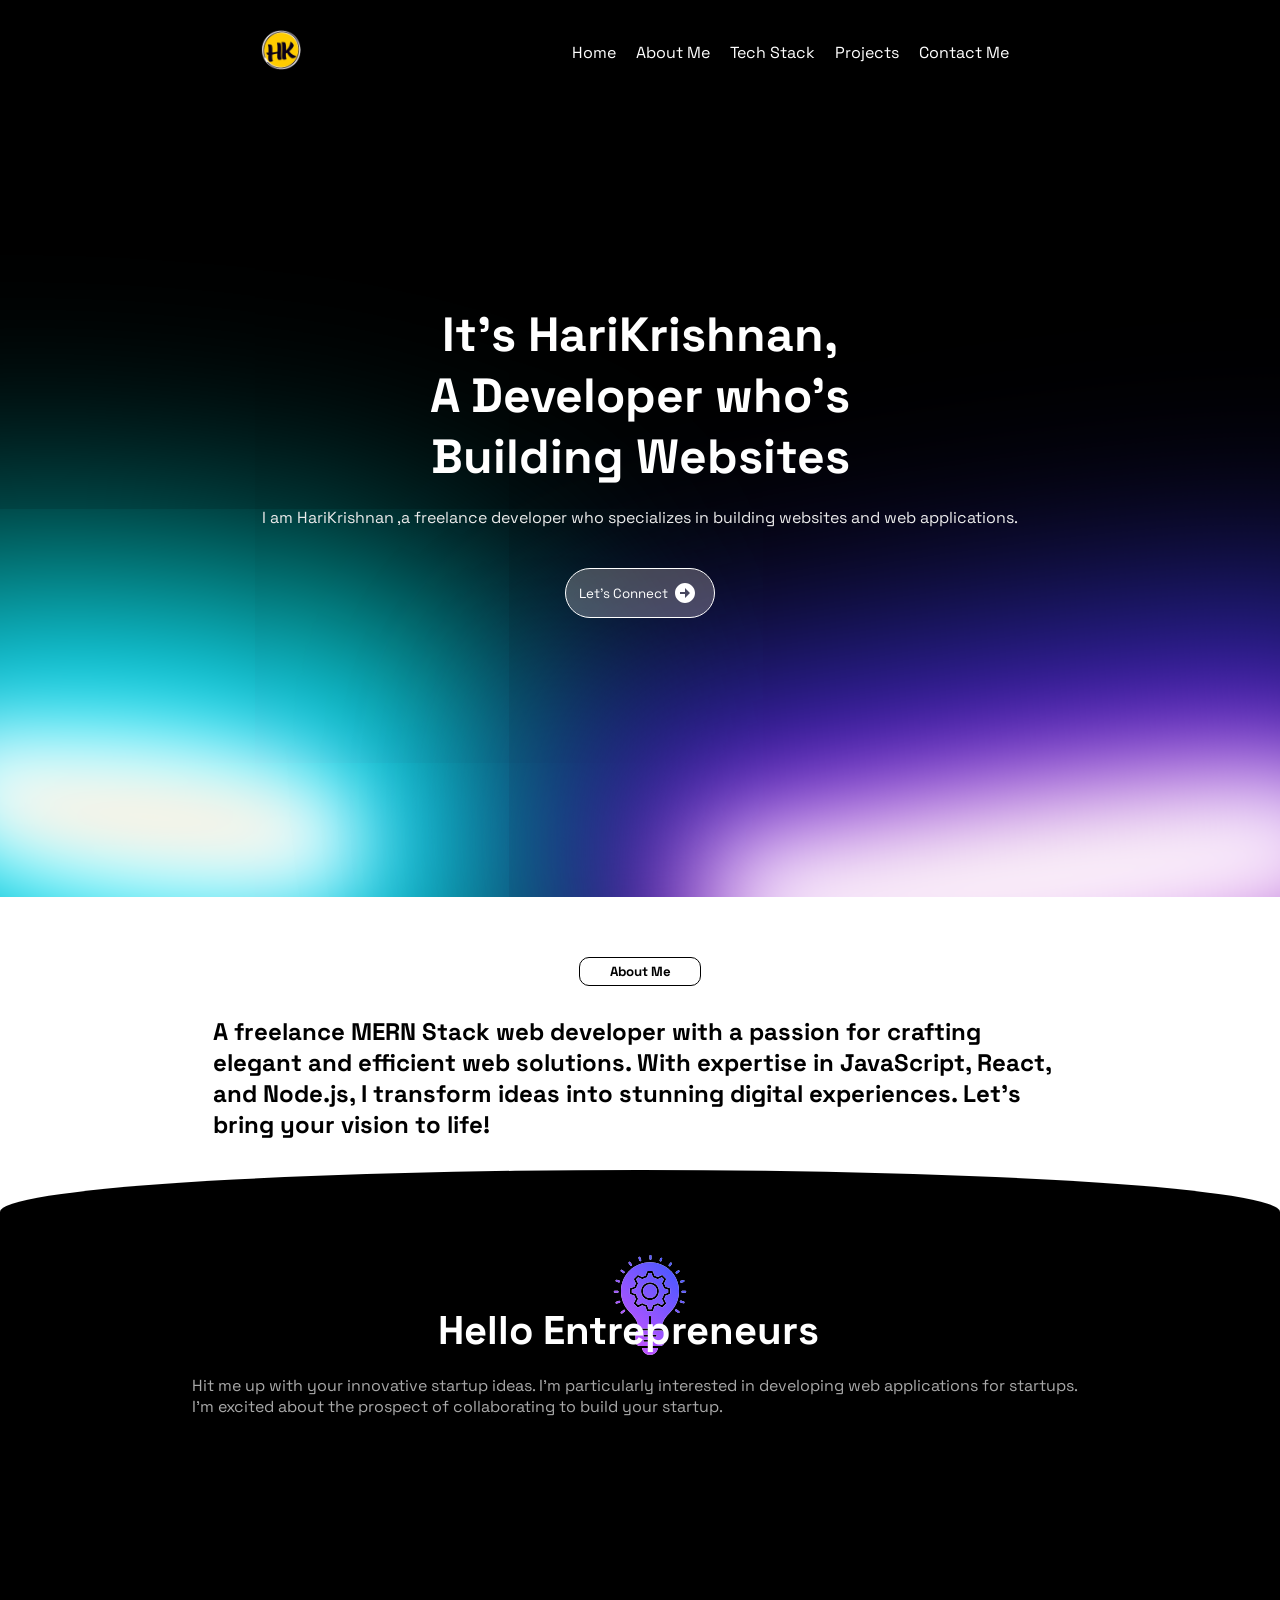
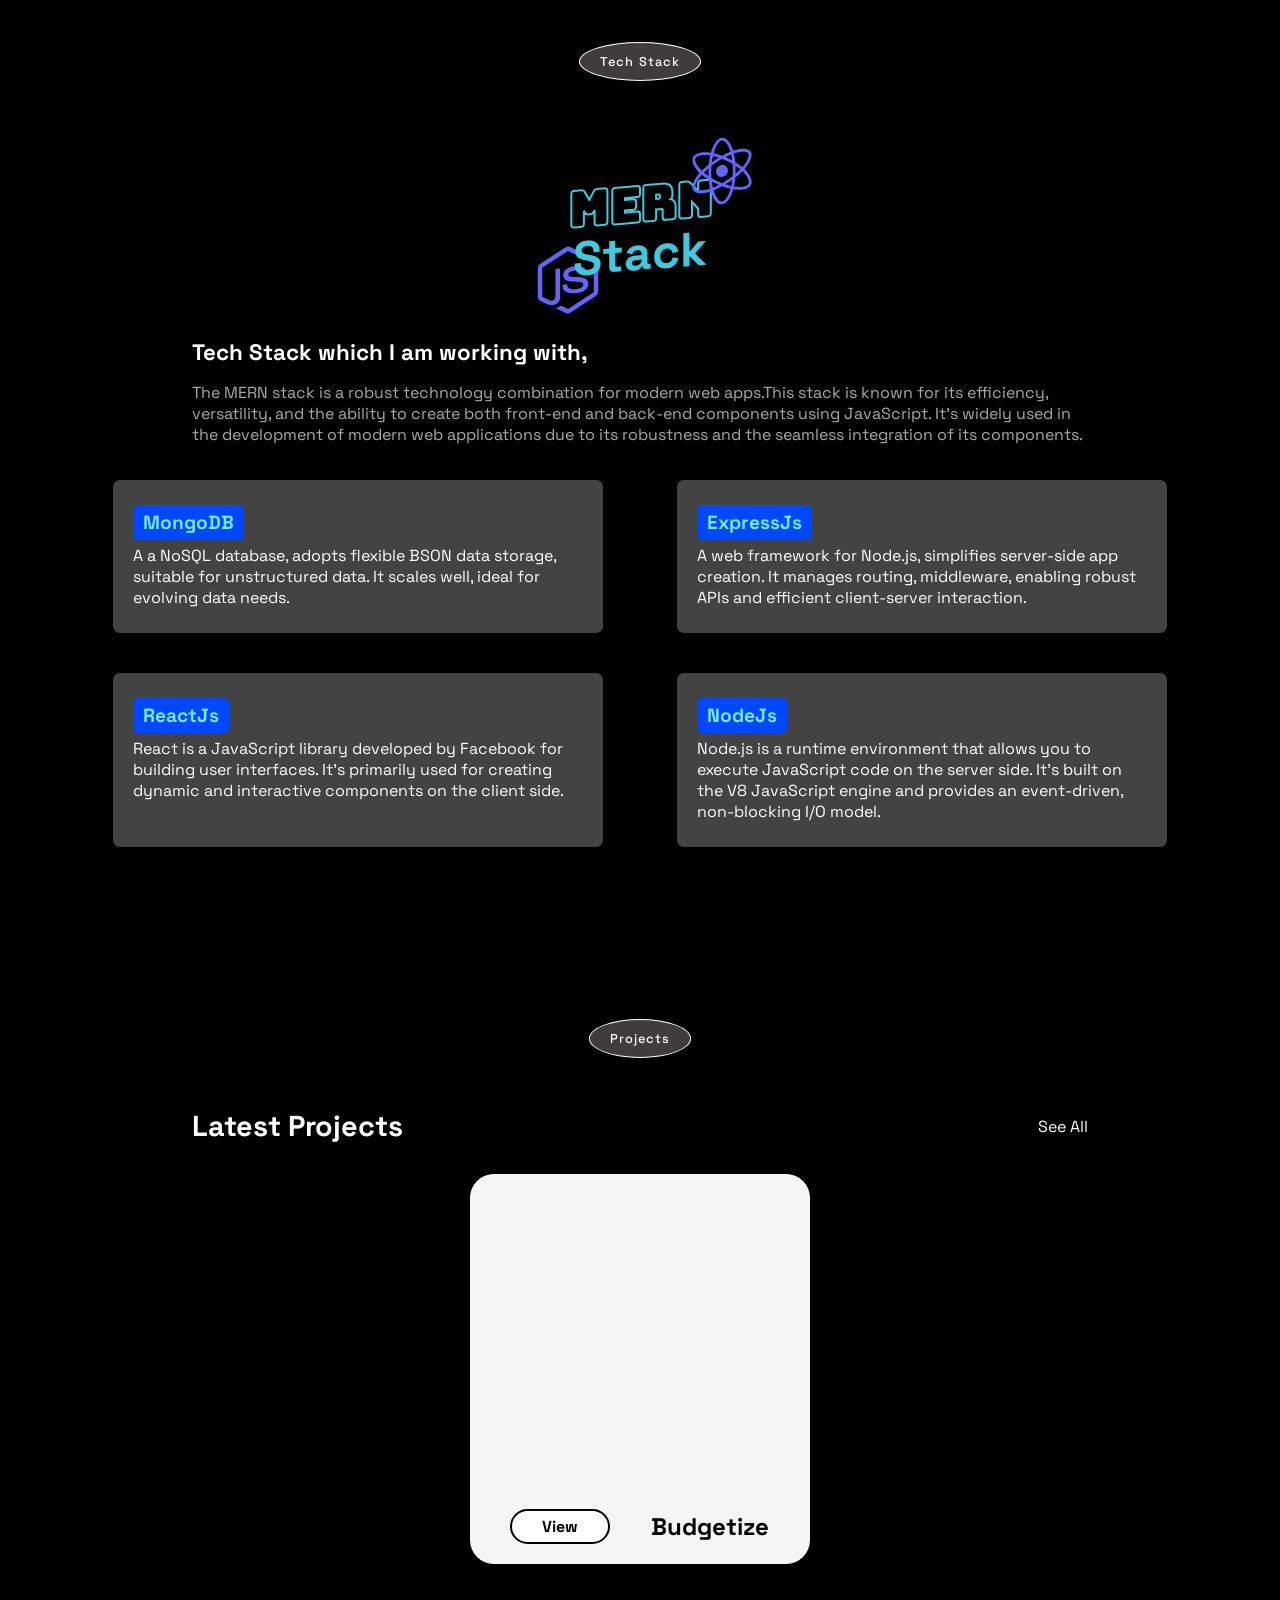
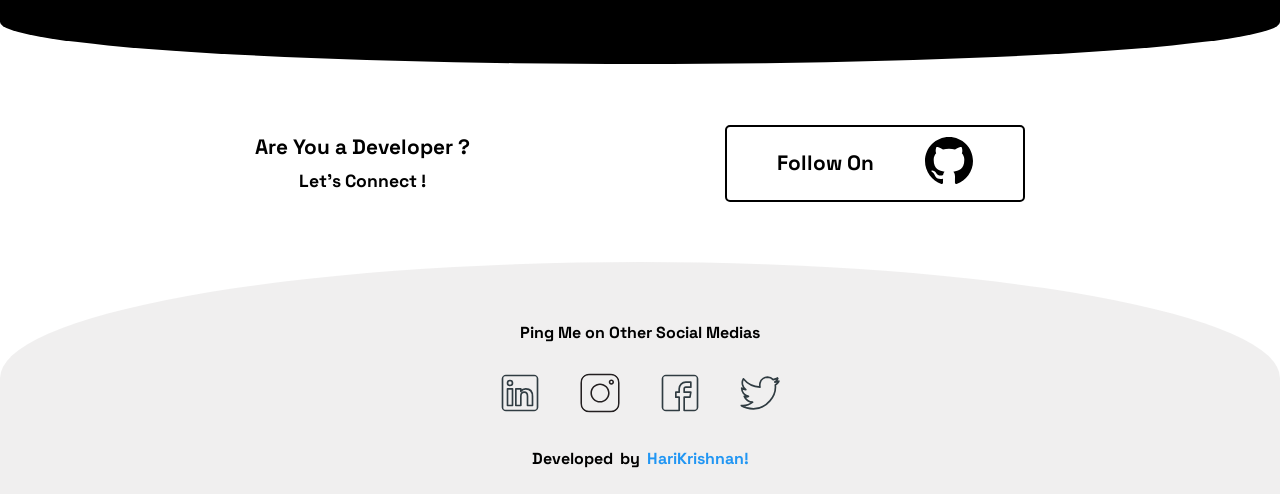
==== index.html @ 1b5810d9 "Final release added links v2" ====
<!DOCTYPE html>
<html lang="en">
  <head>
    <meta charset="UTF-8" />
    <meta name="viewport" content="width=device-width, initial-scale=1.0" />
    <title>HariKrishnan</title>
    <link
      rel="stylesheet"
      href="https://fonts.googleapis.com/css2?family=Material+Symbols+Rounded:opsz,wght,FILL,GRAD@20..48,100..700,0..1,-50..200"
    />
    <link rel="preconnect" href="https://fonts.googleapis.com">
    <link rel="preconnect" href="https://fonts.gstatic.com" crossorigin>
    <link href="https://fonts.googleapis.com/css2?family=Bungee&family=Bungee+Shade&display=swap" rel="stylesheet">
    
    <link rel="stylesheet" href="styles/globalstyles.css">

    <link rel="apple-touch-icon" sizes="180x180" href="favicon/apple-touch-icon.png">
    <link rel="icon" type="image/png" sizes="32x32" href="favicon/favicon-32x32.png">
    <link rel="icon" type="image/png" sizes="16x16" href="favicon/favicon-16x16.png">
    <link rel="icon" href="favicon/favicon.ico">
    <link rel="manifest" href="favicon/site.webmanifest">
  </head>

  <body>

    <!-- Navbar Section -->

    <nav class="navbar">
      <div class="logo">
        <img src="favicon/apple-touch-icon.png"/>
      </div>

   
      <div class="menu">


        <ul>
          <li>
            <a href="#">Home</a>
          </li>
          <li>
            <a href="#whiteAbout">About Me</a>
          </li>
          <li>
            <a href="#techStack">Tech Stack</a>
          </li>
          <li>
            <a href="#projectsIframe">Projects</a>
          </li>
          <li>
            <a href="#footer">Contact Me</a>
          </li>
        </ul>
      </div>
      <div class="sideBar">
        <!-- hamburger menu with checkbox toggle -->

        <button onclick="showSideBar()">
          &#9776
        </button>
        <!-- <input type="checkbox" id="checkbox_toggle"> -->
        <!-- <label  for="checkbox_toggle" class="hamburger-menu">&#9776</label> -->
     </div>

     <div class="sideBarMenu">


      <ul>
        <li>
          <a href="#">Home</a>
        </li>
        <li>
          <a href="#whiteAbout">About Me</a>
        </li>
        <li>
          <a href="#techStack">Tech Stack</a>
        </li>
        <li>
          <a href="#projectsIframe">Projects</a>
        </li>
        <li>
          <a href="#footer">Contact Me</a>
        </li>
      

        
              <button onclick="closeSideBar()">
                <!-- &#128473; -->
                 <!-- &#x1F5D9; -->
                 x
                 <!-- 0xF0 0x9F 0x97 0x99; -->
                 <!-- U+1F5D9; -->
                 </button>
      </ul>
    </div>
     
    </nav>


    <!-- Header Section -->

    <div class="headerContainer element">
      <span class="blob blob1"></span>

      <div class="headerContent">
        <h1>
          <span class="spanHead1 ">It's HariKrishnan, </span>
          <br />
          <span class="spanHead2 noOpacity">A Developer who's </span>
          <br />
          <span class="spanHead3 noOpacity">Building Websites </span>
        </h1>
        <p class="headerPTag noOpacity">
          I am HariKrishnan ,a freelance developer who specializes in building websites and web applications. 
          <!-- I find great enjoyment in creating things like websites and web applications. -->
        </p>


        <a href="#devMoot">

          <button class="headButton element noOpacity">
            <div class="center">
              Let's Connect
              
              <svg xmlns="http://www.w3.org/2000/svg" width="24" height="24" viewBox="0 0 24 24" style="fill: rgba(255, 255, 255, 1);"><path d="M12 2C6.486 2 2 6.486 2 12s4.486 10 10 10 10-4.486 10-10S17.514 2 12 2zm0 15v-4H7v-2h5V7l5 5-5 5z"></path></svg>
              <!-- <img src="[data-uri]"/> -->
              <!-- <span class="material-symbols-rounded"> line_end_arrow_notch </span> -->
            </div>
          </button>
        </a>


      </div>
     
        <span class="blob blob2"></span>

    </div>

    <section id="whiteAbout" class="element" >
<div class="aboutContainer">
  
  <div class="aboutHeaders">
    <h5>About Me</h5>
  </div>
  <div class="aboutContent">
    <h1>

      <span>
        A 
        freelance
         MERN
          Stack
           web
            developer
             with
              a
               passion
                for
                 crafting
                  elegant
                   and
                    efficient
                     web
                      solutions.
      </span>
      <span>
        With 
        expertise 
        in 
        JavaScript, 
        React, 
        and 
        Node.js, 
        I 
        transform 
        ideas
         into 
         stunning 
         digital 
         experiences. 
         Let's 
         bring 
         your 
         vision 
         to 
         life!
      </span>


     
      </h1>
  </div>
</div>
    </section>


    


    <section id="techs" class="element" >
      <!-- <div class="topCirlceBorder"></div> -->
      <div id="startup">
        <div class="container">
          <div class="head element">
            <h3>Hello Entrepreneurs</h3>
            <div class="svgicon element">
              
              <svg xmlns="http://www.w3.org/2000/svg" enable-background="new 0 0 512 512" viewBox="0 0 512 512" id="innovation-ideas"><linearGradient id="a" x1="105.75" x2="405.316" y1="378.635" y2="79.069" gradientUnits="userSpaceOnUse"><stop offset="0" stop-color="#be53ff"></stop><stop offset="1" stop-color="#4958ff"></stop></linearGradient><path fill="url(#a)" d="M253.31,19.126V5.121c0-2.83,2.292-5.12,5.12-5.12c2.828,0,5.12,2.29,5.12,5.12v14.005c0,2.83-2.292,5.12-5.12,5.12C255.602,24.246,253.31,21.956,253.31,19.126z M201.245,28.361c0.874,2.702,3.777,4.163,6.445,3.295c2.693-0.865,4.167-3.75,3.3-6.445l-4.115-12.745c-0.87-2.685-3.747-4.175-6.445-3.295c-2.692,0.865-4.167,3.75-3.3,6.445L201.245,28.361z M154.69,53.576c1.671,2.3,4.881,2.792,7.152,1.14c2.288-1.66,2.798-4.865,1.137-7.15l-7.717-10.635c-1.662-2.29-4.863-2.805-7.152-1.14c-2.288,1.66-2.798,4.865-1.137,7.15L154.69,53.576z M393.11,279.126c-2.292-1.67-5.49-1.16-7.152,1.13c-1.662,2.29-1.155,5.49,1.133,7.15l12.12,8.805c2.267,1.657,5.482,1.169,7.152-1.13c1.663-2.29,1.155-5.49-1.132-7.15L393.11,279.126z M118.38,92.221c2.297,1.666,5.496,1.14,7.153-1.14c1.66-2.285,1.15-5.49-1.138-7.15l-10.635-7.715c-2.29-1.655-5.493-1.145-7.153,1.14c-1.66,2.285-1.15,5.49,1.138,7.15L118.38,92.221z M429.015,237.686l-13.893-4.515c-2.693-0.865-5.575,0.605-6.452,3.285c-0.873,2.69,0.597,5.58,3.287,6.455l13.893,4.515c2.669,0.864,5.57-0.579,6.452-3.29C433.175,241.451,431.705,238.561,429.015,237.686z M83.217,136.111l12.693,4.12c2.664,0.863,5.569-0.576,6.45-3.29c0.872-2.69-0.6-5.575-3.29-6.45l-12.692-4.12c-2.69-0.865-5.577,0.6-6.45,3.29C79.055,132.351,80.527,135.236,83.217,136.111z M436.122,182.551h-14.005c-2.827,0-5.12,2.29-5.12,5.12s2.293,5.12,5.12,5.12h14.005c2.828,0,5.12-2.29,5.12-5.12S438.95,182.551,436.122,182.551z M95.005,187.671c0-2.83-2.292-5.12-5.12-5.12H75.878c-2.827,0-5.12,2.29-5.12,5.12s2.293,5.12,5.12,5.12h14.007C92.713,192.791,95.005,190.501,95.005,187.671z M416.492,141.661l12.52-4.06c2.69-0.87,4.162-3.76,3.29-6.45c-0.87-2.69-3.753-4.155-6.45-3.29l-12.52,4.06c-2.69,0.87-4.162,3.76-3.29,6.45C410.923,141.084,413.828,142.524,416.492,141.661z M97.342,234.601l-14.122,4.575c-2.69,0.87-4.165,3.76-3.293,6.45c0.867,2.682,3.755,4.162,6.448,3.29l14.122-4.575c2.69-0.87,4.165-3.76,3.293-6.45C102.923,235.206,100.04,233.731,97.342,234.601z M399.205,79.076l-9.89,7.205c-2.285,1.665-2.788,4.87-1.122,7.155c1.672,2.293,4.869,2.781,7.152,1.125l9.89-7.205c2.285-1.665,2.788-4.87,1.123-7.155C404.695,77.916,401.495,77.416,399.205,79.076z M120.668,281.406l-12.923,9.375c-2.288,1.66-2.798,4.865-1.138,7.15c1.657,2.281,4.857,2.805,7.153,1.14l12.923-9.375c2.287-1.66,2.797-4.865,1.137-7.15C126.155,280.256,122.96,279.741,120.668,281.406z M360.51,55.866l6.517-8.98c1.663-2.285,1.152-5.49-1.135-7.15c-2.283-1.66-5.492-1.145-7.15,1.14l-6.517,8.98c-1.663,2.285-1.152,5.49,1.135,7.15C355.636,58.661,358.846,58.162,360.51,55.866z M308.655,33.031c2.666,0.867,5.569-0.588,6.448-3.295l3.087-9.55c0.87-2.69-0.608-5.575-3.298-6.445c-2.7-0.885-5.575,0.61-6.447,3.295l-3.087,9.55C304.487,29.276,305.965,32.161,308.655,33.031z M329.217,170.905l19.866,6.861v14.899l-19.917,6.912c-1.638,0.563-2.867,1.946-3.277,3.584c-1.741,6.707-4.352,13.056-7.783,18.791c-0.87,1.485-0.973,3.328-0.205,4.864l9.165,18.995l-10.496,10.496l-18.995-9.165c-1.536-0.768-3.328-0.666-4.813,0.154c-5.939,3.533-12.288,6.144-18.79,7.783c-1.69,0.409-3.021,1.638-3.584,3.276l-6.912,19.917h-14.899l-6.963-19.917c-0.563-1.638-1.894-2.867-3.584-3.276c-6.502-1.639-12.851-4.25-18.79-7.783c-1.433-0.819-3.277-0.922-4.813-0.154l-18.995,9.165l-10.496-10.496l9.165-18.995c0.768-1.536,0.717-3.379-0.205-4.864c-3.482-5.888-6.093-12.186-7.731-18.739c-0.409-1.689-1.638-3.072-3.277-3.635l-19.917-6.912v-14.899l19.917-6.912c1.638-0.563,2.867-1.894,3.277-3.584c1.638-6.502,4.25-12.851,7.731-18.79c0.871-1.485,0.973-3.277,0.205-4.813l-9.165-18.996l10.547-10.496l18.944,9.164c1.536,0.768,3.379,0.666,4.864-0.204c5.734-3.482,12.083-6.093,18.79-7.783c1.638-0.41,2.97-1.639,3.533-3.277l6.963-19.917h14.899l6.861,19.866c0.563,1.638,1.894,2.867,3.584,3.277c6.656,1.689,13.005,4.352,18.842,7.834c1.485,0.87,3.328,0.972,4.864,0.204l18.944-9.164l10.496,10.496l-9.165,18.996c-0.717,1.536-0.666,3.327,0.205,4.813c3.533,5.939,6.144,12.288,7.834,18.841C326.35,169.011,327.579,170.342,329.217,170.905z M288.411,152.883c-17.869-17.869-46.95-17.869-64.819,0c-17.818,17.817-17.766,46.848,0.103,64.717c17.924,17.924,46.952,17.713,64.666,0C306.228,199.731,306.228,170.7,288.411,152.883z M230.855,160.111c-13.84,13.84-13.817,36.39,0.055,50.26c13.84,13.83,36.362,13.84,50.202,0c13.87-13.87,13.898-36.42,0.058-50.26C267.294,146.235,244.731,146.239,230.855,160.111z M404.686,185.241c0,40.192-15.718,77.824-44.237,105.984c-26.317,25.907-43.059,49.459-44.647,84.889c-0.87-0.158,1.778-0.103-54.63-0.103v-60.467c0-2.816-2.304-5.12-5.12-5.12c-2.867,0-5.12,2.304-5.12,5.12v60.467c-56.879,0-53.681-0.057-54.477,0.103c-1.638-35.43-18.432-58.983-44.749-84.787c-28.621-28.211-44.339-65.894-44.339-106.087c0-81.971,66.713-148.633,148.685-148.633S404.686,103.269,404.686,185.241z M359.323,174.131c0-2.151-1.382-4.096-3.43-4.813l-20.787-7.22c-1.638-5.683-3.943-11.161-6.81-16.435l9.574-19.814c0.922-1.946,0.563-4.301-0.973-5.838l-15.667-15.667c-1.536-1.536-3.891-1.946-5.837-0.973l-19.814,9.575c-5.171-2.868-10.701-5.171-16.435-6.81l-7.219-20.787c-0.717-2.048-2.662-3.43-4.813-3.43h-22.169c-2.202,0-4.147,1.382-4.864,3.43l-7.219,20.839c-5.786,1.639-11.264,3.942-16.435,6.759l-19.763-9.575c-1.946-0.972-4.301-0.563-5.837,0.973l-15.667,15.667c-1.536,1.536-1.946,3.891-1.024,5.838l9.574,19.814c-2.867,5.274-5.12,10.752-6.758,16.435l-20.787,7.22c-2.048,0.716-3.43,2.662-3.43,4.813V196.3c0,2.202,1.383,4.147,3.43,4.864l20.787,7.219c1.638,5.684,3.891,11.162,6.758,16.435l-9.574,19.764c-0.922,1.996-0.563,4.352,0.973,5.887l15.667,15.616c1.536,1.587,3.891,1.946,5.837,1.024l19.866-9.574c5.222,2.816,10.701,5.12,16.384,6.758l7.219,20.787c0.717,2.049,2.662,3.431,4.864,3.431h22.169c2.151,0,4.096-1.382,4.813-3.431l7.219-20.838c5.683-1.587,11.162-3.891,16.384-6.707l19.866,9.574c1.946,0.922,4.301,0.564,5.837-1.024l15.667-15.616c1.536-1.536,1.946-3.891,0.973-5.887l-9.574-19.764c2.816-5.171,5.12-10.649,6.758-16.435l20.838-7.219c2.048-0.717,3.43-2.662,3.43-4.864V174.131z M330.548,402.789v39.834c0,12.8-10.445,23.245-23.245,23.245H204.75c-12.8,0-23.245-10.445-23.245-23.245v-39.834c0-9.113,7.424-16.538,16.537-16.538h115.968C323.124,386.252,330.548,393.676,330.548,402.789z M289.935,438.551c0-2.83-2.293-5.12-5.12-5.12h-57.573c-2.827,0-5.12,2.29-5.12,5.12c0,2.83,2.292,5.12,5.12,5.12h57.573C287.642,443.671,289.935,441.381,289.935,438.551z M289.935,413.596c0-2.83-2.293-5.12-5.12-5.12h-57.573c-2.827,0-5.12,2.29-5.12,5.12c0,2.83,2.292,5.12,5.12,5.12h57.573C287.642,418.716,289.935,416.426,289.935,413.596z M256.052,511.999c20.838,0,38.093-15.668,40.602-35.891h-81.254C217.908,496.332,235.214,511.999,256.052,511.999z"></path></svg>
            </div>
          </div>
          <p class="element">Hit me up with your innovative startup ideas. 
            I'm particularly interested in developing web applications for startups. 
            I'm excited about the prospect of collaborating to build your startup.</p>
        </div>
      </div>


      <!-- Divider -->
      <div class="divider element">
        <div class="barricade1">
        
        </div>
        <div class="barricade2">
          <p>Develop</p>   
          <p>&#10070;</p>
          <p>Discover</p>
          <p>&#10070;</p>
          <p>Design</p>
          <p>&#10070;</p>
          <p>Develop</p>
          <p>&#10070;</p>
          <p>Discover</p>
          <p>&#10070;</p>
          <p>Design</p>    
        </div>
      </div>


      <div class="techsMERN" id="techStack">
        <!-- <div> -->
          <!-- <img src="images/thumbnail2.jpg" /> -->

          <h5 class="topTitle element">Tech Stack</h5>
          <div class="techsTitle element">
            <div class="titleText ">
              <h1>
                <span>MERN</span>
              </br>
                <span>Stack</span>
              </h1>
            </div>
            <div class="svgIcon">
              <svg xmlns="http://www.w3.org/2000/svg" viewBox="0 0 24 24" id="java-script"><path fill="#6563ff" d="M11.181 2.213a1.677 1.677 0 0 1 1.637 0l7.479 4.225a1.54 1.54 0 0 1 .778 1.325v8.475a1.556 1.556 0 0 1-.836 1.354l-7.452 4.204a1.63 1.63 0 0 1-1.655-.046l-2.236-1.292a1.316 1.316 0 0 1-.432-.311c.095-.128.265-.144.403-.2a5.22 5.22 0 0 0 .883-.412.206.206 0 0 1 .23.014c.636.365 1.267.741 1.907 1.103.136.079.274-.026.39-.09q3.658-2.068 7.317-4.13a.242.242 0 0 0 .133-.238q.003-4.193.001-8.387a.262.262 0 0 0-.156-.261q-3.714-2.092-7.426-4.186a.258.258 0 0 0-.292 0Q8.141 5.452 4.43 7.547a.259.259 0 0 0-.157.26v8.387a.237.237 0 0 0 .135.235q.99.562 1.983 1.12a1.532 1.532 0 0 0 1.24.166.94.94 0 0 0 .609-.883c.003-2.78-.002-5.56.002-8.338a.21.21 0 0 1 .228-.214c.318-.002.635-.004.953.001a.22.22 0 0 1 .207.254c-.001 2.797.003 5.594-.002 8.39a2.127 2.127 0 0 1-.995 1.922 3.064 3.064 0 0 1-2.738-.075c-.727-.363-1.42-.79-2.133-1.18a1.553 1.553 0 0 1-.835-1.354V7.763a1.542 1.542 0 0 1 .804-1.342q3.726-2.103 7.451-4.208Z"></path><path fill="#6563ff" d="M13.348 8.083a5.88 5.88 0 0 1 3.218.493 2.434 2.434 0 0 1 1.187 2.106.228.228 0 0 1-.247.168c-.315 0-.629.004-.943-.002a.243.243 0 0 1-.228-.236 1.436 1.436 0 0 0-.687-.992 4.071 4.071 0 0 0-1.884-.27 2.558 2.558 0 0 0-1.349.336.855.855 0 0 0-.284.955c.101.24.378.317.605.388 1.306.342 2.69.308 3.97.757a1.87 1.87 0 0 1 1.23 1.095 2.338 2.338 0 0 1-.396 2.23 3.126 3.126 0 0 1-1.678.905 8.063 8.063 0 0 1-2.533.108 3.992 3.992 0 0 1-2.228-.839 2.338 2.338 0 0 1-.753-1.844.211.211 0 0 1 .231-.186c.317-.003.633-.004.95 0a.222.222 0 0 1 .226.22 1.439 1.439 0 0 0 .536 1.01 4.06 4.06 0 0 0 2.187.398 2.97 2.97 0 0 0 1.794-.439.99.99 0 0 0 .27-.946c-.078-.28-.37-.41-.621-.495-1.29-.408-2.688-.26-3.965-.72a1.93 1.93 0 0 1-1.218-1.063 2.175 2.175 0 0 1 .434-2.262 3.506 3.506 0 0 1 2.176-.875Z"></path></svg>
            </div>
            <div class="svgIcon">
              <svg xmlns="http://www.w3.org/2000/svg" viewBox="0 0 24 24" id="react"><path fill="#6563ff" d="M19.108 12.376q-.176-.201-.371-.403.136-.144.264-.287c1.605-1.804 2.283-3.614 1.655-4.701-.602-1.043-2.393-1.354-4.636-.918q-.331.065-.659.146-.063-.216-.133-.43C14.467 3.49 13.238 1.999 11.982 2c-1.204 0-2.368 1.397-3.111 3.558q-.11.32-.203.644-.219-.054-.44-.1c-2.366-.485-4.271-.165-4.898.924-.601 1.043.027 2.75 1.528 4.472q.224.255.46.5c-.186.19-.361.381-.525.571-1.465 1.698-2.057 3.376-1.457 4.415.62 1.074 2.498 1.425 4.785.975q.278-.055.553-.124.1.351.221.697C9.635 20.649 10.792 22 11.992 22c1.24 0 2.482-1.453 3.235-3.659.06-.174.115-.355.169-.541q.355.088.715.156c2.203.417 3.952.09 4.551-.95.619-1.075-.02-2.877-1.554-4.63ZM4.07 7.452c.386-.67 1.943-.932 3.986-.512q.196.04.399.09a20.464 20.464 0 0 0-.422 2.678A20.887 20.887 0 0 0 5.93 11.4q-.219-.227-.427-.465C4.216 9.461 3.708 8.081 4.07 7.452Zm3.887 5.728c-.51-.387-.985-.783-1.416-1.181.43-.396.905-.79 1.415-1.176q-.028.589-.027 1.179 0 .59.028 1.178Zm0 3.94a7.237 7.237 0 0 1-2.64.094 1.766 1.766 0 0 1-1.241-.657c-.365-.63.111-1.978 1.364-3.43q.236-.273.488-.532a20.49 20.49 0 0 0 2.107 1.7 20.802 20.802 0 0 0 .426 2.712q-.25.063-.505.114Zm7.1-8.039q-.503-.317-1.018-.613-.508-.292-1.027-.563c.593-.249 1.176-.462 1.739-.635a18.218 18.218 0 0 1 .306 1.811ZM9.68 5.835c.636-1.85 1.578-2.98 2.304-2.98.773-.001 1.777 1.218 2.434 3.197q.064.194.12.39a20.478 20.478 0 0 0-2.526.97 20.061 20.061 0 0 0-2.52-.981q.087-.3.188-.596Zm-.4 1.424a18.307 18.307 0 0 1 1.73.642q-1.052.542-2.048 1.181c.08-.638.187-1.249.318-1.823Zm-.317 7.66q.497.319 1.009.613.522.3 1.057.576a18.196 18.196 0 0 1-1.744.665 19.144 19.144 0 0 1-.322-1.853Zm5.456 3.146a7.236 7.236 0 0 1-1.238 2.333 1.766 1.766 0 0 1-1.188.748c-.729 0-1.658-1.085-2.29-2.896q-.112-.321-.206-.648a20.109 20.109 0 0 0 2.53-1.01 20.8 20.8 0 0 0 2.547.979q-.072.249-.155.494Zm.362-1.324c-.569-.176-1.16-.393-1.762-.646q.509-.267 1.025-.565.53-.306 1.032-.627a18.152 18.152 0 0 1-.295 1.838Zm.447-4.743q0 .911-.057 1.82c-.493.334-1.013.66-1.554.972-.54.311-1.073.597-1.597.856q-.827-.396-1.622-.854-.79-.455-1.544-.969-.07-.91-.07-1.822 0-.911.068-1.821a24.168 24.168 0 0 1 3.158-1.823q.816.397 1.603.851.79.454 1.55.959.065.914.065 1.831Zm.956-5.093c1.922-.373 3.37-.122 3.733.507.387.67-.167 2.148-1.554 3.706q-.115.129-.238.259a20.061 20.061 0 0 0-2.144-1.688 20.04 20.04 0 0 0-.405-2.649q.31-.076.608-.135Zm-.13 3.885a18.164 18.164 0 0 1 1.462 1.188 18.12 18.12 0 0 1-1.457 1.208q.023-.594.023-1.188 0-.604-.028-1.208Zm3.869 5.789c-.364.631-1.768.894-3.653.538q-.324-.061-.664-.146a20.069 20.069 0 0 0 .387-2.682 19.94 19.94 0 0 0 2.137-1.715q.177.183.336.364a7.234 7.234 0 0 1 1.403 2.238 1.766 1.766 0 0 1 .054 1.403Zm-8.819-6.141a1.786 1.786 0 1 0 2.44.654 1.786 1.786 0 0 0-2.44-.654Z"></path></svg>
            </div>
          </div>


          <h4 class="element">Tech Stack which I am working with,</h4>
          <p class="element">The MERN stack is a robust technology combination for modern web apps.This stack is known for its efficiency, versatility, and the ability to create both front-end and back-end components using JavaScript. It's widely used in the development of modern web applications due to its robustness and the seamless integration of its components.</p>
        <!-- </div> -->


         <div class="entitiesContainer">

           <div class="mernEntities element" >
          <a href="https://www.mongodb.com/">
              <h4>MongoDB</h4>
              <p>
                A  a NoSQL database, adopts flexible BSON data storage, suitable for unstructured data. It scales well, ideal for evolving data needs.
              </p>
            </a>
          </div>
          <div class="mernEntities element">
          <a href="https://expressjs.com/">
              <h4>ExpressJs</h4>
              <p>
                 A web framework for Node.js, simplifies server-side app creation. It manages routing, middleware, enabling robust APIs and efficient client-server interaction.
                </p>
              </a>
            </div>
          <div class="mernEntities element">
          <a href="https://react.dev/">
              <h4>ReactJs</h4>
              <p>
                 React is a JavaScript library developed by Facebook for building user interfaces. It's primarily used for creating dynamic and interactive components on the client side.
              </p>
              </a>
            </div>

            <div class="mernEntities element">
          <a href="https://nodejs.org/">
              <h4>NodeJs</h4>
              <p>
                Node.js is a runtime environment that allows you to execute JavaScript code on the server side. It's built on the V8 JavaScript engine and provides an event-driven, non-blocking I/O model.
              </p>
            </a>
          </div>
          
         
         </div>
         
        </div>


        <div class="divider2 element">
           <div></div>

           <!-- <span class="blob blob2"></span> -->
          </div>

        <div id="projectsIframe">
          <h5 class="topTitle element">Projects</h5>
          <div class="head element">
            <h4>Latest Projects</h4>
            <p>See All</p>
          </div>
         <div class="projects">
          <div class="container element">
            <iframe scrolling="no" src="https://budgetize.netlify.app/" ></iframe>

            <div class="btnContainer">
             <a href="https://budgetize.netlify.app">
              <button>View</button>
             </a>
              <h4>Budgetize</h4>
            </div>
           </div>
          
           <!-- <div  class="container">
            <iframe scrolling="no" src="https://nb-memories.netlify.app/" class="iframe2"></iframe>

            <div class="btnContainer">
              <button>View</button>
              <h4>NB Memories</h4>
            </div>
           </div> -->
         </div>
        </div>
     


        <!-- Next Section Content -->
        <!-- Hit me up with your innovative startup ideas. 
          I'm particularly interested in developing web applications for startups. 
          I'm excited about the prospect of collaborating to build your startup. -->
    </section>



    <div id="devMoot" class="element">
      <div class="mootTitle element">
        <h3>Are You a Developer ?</h3>
        <h5>Let's Connect !</h5>
      </div> 
      <a  href="https://github.com/Hariiikrishnan">

        <button >
          Follow On
          <div>
            
            <svg xmlns="http://www.w3.org/2000/svg" width="48" height="47" viewBox="0 0 48 47" id="github"><path fill="#000" fill-rule="evenodd" d="M723.999 560C710.745 560 700 570.787 700 584.097c0 10.644 6.876 19.675 16.414 22.861 1.2.222 1.639-.522 1.639-1.16 0-.573-.021-2.088-.034-4.098-6.676 1.456-8.085-3.23-8.085-3.23-1.09-2.784-2.663-3.525-2.663-3.525-2.18-1.495.165-1.465.165-1.465 2.407.17 3.674 2.483 3.674 2.483 2.143 3.683 5.618 2.62 6.986 2.002.217-1.557.838-2.619 1.524-3.221-5.33-.609-10.932-2.675-10.932-11.908 0-2.63.934-4.781 2.47-6.466-.247-.61-1.07-3.059.235-6.377 0 0 2.015-.647 6.6 2.47 1.915-.534 3.967-.801 6.008-.811 2.039.01 4.092.277 6.01.811 4.58-3.117 6.592-2.47 6.592-2.47 1.31 3.318.486 5.767.239 6.377 1.538 1.685 2.467 3.835 2.467 6.466 0 9.256-5.611 11.293-10.957 11.89.86.744 1.629 2.213 1.629 4.462 0 3.22-.03 5.819-.03 6.61 0 .644.432 1.394 1.65 1.157C741.13 603.763 748 594.738 748 584.097c0-13.31-10.746-24.097-24.001-24.097" transform="translate(-700 -560)"></path></svg>
          </div>
          
        </button>
      </a>
    </div>



    <div class="wrapper element">
    <div id="footer" class="element">
        
      <div class="container element">
        
      <h4>Ping Me on Other Social Medias</h4>

     <div class="iconsContainer">

       <a href="https://www.linkedin.com/in/hari-krishnan-839103241">
      <div class="smIcons">
          <svg xmlns="http://www.w3.org/2000/svg" viewBox="0 0 24 24" id="likedin"><g fill="none" stroke="#303c42" stroke-linecap="round" stroke-linejoin="round" data-name="<Group>"><circle cx="6" cy="6" r="1.5" data-name="<Path>"></circle><path d="M4.5 9.5h3v10h-3z" data-name="<Rectangle>"></path><path d="M15.5 9.5a3.6 3.6 0 0 0-3 1.5V9.5h-3v10h3V14c0-1.66.89-2.5 2-2.5s2 .84 2 2.5v5.5h3V14c0-2.73-1.5-4.5-4-4.5Z" data-name="<Path>"></path><rect width="21" height="21" x="1.5" y="1.5" data-name="<Rectangle>" rx="1.5" ry="1.5"></rect></g></svg>
          </div>
        </a>

      <a href="https://instagram.com/an_innocent_fool?igshid=YmMyMTA2M2Y=">
      <div class="smIcons">
          <svg xmlns="http://www.w3.org/2000/svg" enable-background="new 0 0 512 512" viewBox="0 0 512 512" id="instagram"><path fill="none" d="M401.7 101.9c-7.8 0-14.1 6.3-14.1 14.1s6.3 14.1 14.1 14.1 14.1-6.3 14.1-14.1S409.5 101.9 401.7 101.9zM256 153c-56.8 0-103 46.2-103 103s46.2 103 103 103 103-46.2 103-103S312.8 153 256 153z"></path><path fill="none" d="M399.5,29.5h-287C64.8,29.5,26,68.3,26,116v280c0,47.7,38.8,86.5,86.5,86.5h287c47.7,0,86.5-38.8,86.5-86.5
          V116C486,68.3,447.2,29.5,399.5,29.5z M256,379c-67.8,0-123-55.2-123-123s55.2-123,123-123s123,55.2,123,123S323.8,379,256,379z
           M401.7,150.1c-18.8,0-34.1-15.3-34.1-34.1s15.3-34.1,34.1-34.1s34.1,15.3,34.1,34.1S420.5,150.1,401.7,150.1z"></path><path fill="#231f20" d="M399.5,9.5h-287C53.8,9.5,6,57.3,6,116v280c0,58.7,47.8,106.5,106.5,106.5h287c58.7,0,106.5-47.8,106.5-106.5
          V116C506,57.3,458.2,9.5,399.5,9.5z M486,396c0,47.7-38.8,86.5-86.5,86.5h-287C64.8,482.5,26,443.7,26,396V116
          c0-47.7,38.8-86.5,86.5-86.5h287c47.7,0,86.5,38.8,86.5,86.5V396z"></path><path fill="#231f20" d="M256 133c-67.8 0-123 55.2-123 123s55.2 123 123 123 123-55.2 123-123S323.8 133 256 133zM256 359c-56.8 0-103-46.2-103-103s46.2-103 103-103 103 46.2 103 103S312.8 359 256 359zM401.7 81.9c-18.8 0-34.1 15.3-34.1 34.1s15.3 34.1 34.1 34.1 34.1-15.3 34.1-34.1S420.5 81.9 401.7 81.9zM401.7 130.1c-7.8 0-14.1-6.3-14.1-14.1s6.3-14.1 14.1-14.1 14.1 6.3 14.1 14.1S409.5 130.1 401.7 130.1z"></path></svg>
        </div>
      </a>

      <!-- <div>
        <a><svg xmlns="http://www.w3.org/2000/svg" viewBox="0 0 24 24" id="whatsapp"><g fill="none" stroke="#303c42" stroke-linecap="round" stroke-linejoin="round" data-name="<Group>"><path d="M12 .5a11.5 11.5 0 0 0-9.54 17.92L.5 23.5l5.23-1.87A11.5 11.5 0 1 0 12 .5Z" data-name="<Path>"></path><path d="M9.5 14.5c1.3 1.3 4.17 3 5.5 3a2.53 2.53 0 0 0 2.5-2v-1s-1.23-.6-2-1-2 1-2 1A6.52 6.52 0 0 1 11 13a6.52 6.52 0 0 1-1.5-2.5s1.4-1.23 1-2-1-2-1-2h-1a2.53 2.53 0 0 0-2 2.5c0 1.33 1.7 4.2 3 5.5Z" data-name="<Path>"></path></g></svg></a>
      </div> -->

      <a href="https://www.facebook.com/profile.php?id=100090657527772">
        <div class="smIcons">
       <svg xmlns="http://www.w3.org/2000/svg" viewBox="0 0 24 24" id="facebook"><g data-name="<Group>"><path fill="none" stroke="#303c42" stroke-linecap="round" stroke-linejoin="round" d="M21 1.5H3A1.5 1.5 0 0 0 1.5 3v18A1.5 1.5 0 0 0 3 22.5h8.5v-8h-2v-3h2v-2a4 4 0 0 1 4-4h3v3h-3a1 1 0 0 0-1 1v2h4l-.5 3h-3.5v8H21a1.5 1.5 0 0 0 1.5-1.5V3A1.5 1.5 0 0 0 21 1.5Z" data-name="<Path>"></path></g></svg>
       </div>
      </a>

      <a href="https://twitter.com/innocnt_infant?t=Xy-SE6FRUoDo0WRQYjXP9Q&s=09">
        <div class="smIcons">
          <svg xmlns="http://www.w3.org/2000/svg" viewBox="0 0 24 24" id="twitter"><g data-name="<Group>"><path fill="none" stroke="#303c42" stroke-linecap="round" stroke-linejoin="round" d="M2 3.5a13.62 13.62 0 0 0 10 5c-.26-1.06-.28-3.94 1.74-5.14a5.24 5.24 0 0 1 2.76-.86A4.65 4.65 0 0 1 19.91 4a10.5 10.5 0 0 0 3-1.14 4.57 4.57 0 0 1-2 2.57 8.77 8.77 0 0 0 2.66-.66 9.3 9.3 0 0 1-2.38 2.43c.71 6.37-5 14.29-13.12 14.29a14.76 14.76 0 0 1-7.5-2 9.3 9.3 0 0 0 7-2 5.82 5.82 0 0 1-5-3.5c1 .32 1.95.48 2.5 0A5.41 5.41 0 0 1 1 9a3.51 3.51 0 0 0 2.5 1A5 5 0 0 1 2 3.5Z" data-name="<Path>"></path></g></svg>
        </div>
      </a>


    </div>

    <h4 style="word-spacing: 3px;">Developed by <a href="https://www.linkedin.com/in/hari-krishnan-839103241">HariKrishnan!</a></h4>
  </div>
  
</div>
    </div>


    <script rel="text/JavaScript" src="index.js"></script>
  </body>
</html>
---- styles/globalstyles.css ----
@import url("https://fonts.googleapis.com/css2?family=Space+Grotesk&display=swap");

* {
  margin: 0;
  /* border:solid red 2px; */
  font-family: "Space Grotesk", sans-serif;
}
html{
  scroll-behavior: smooth;
  
}

a {
  text-decoration: none;
  color:white;
}

li{
  list-style-type: none;
}

ul{
  margin:0;
  padding: 0;
}



/* Navbar Styling */

nav{
  display:flex;
 align-items: center;
 justify-content: space-evenly;
 background-color: black;
 color:white;
 width:100%;
 padding:30px 0;
}
nav .logo img{
  height:40px;
}
nav .menu ul{
  display: flex;
 
}
nav .menu ul li,nav .sideBarMenu ul li{
  margin:0 10px;
  position: relative;
  
}
nav .menu ul li:before,nav .sideBarMenu ul li:before{
  content:"";
  position: absolute;
  bottom:-10px;
  height:3px;
  width:0;
  background-color:white;
  border-radius: 50px;
  transition:width 0.3s ease;
}

nav .sideBarMenu ul li:before{

left:0px;
}
nav .menu ul li:hover:before,nav .sideBarMenu ul li:hover:before{
  width:100%;
}

nav .sideBar{
  display:none;
}
nav button{
  background:transparent;
  border:none;
  color:white;
  font-size: 25px;
}
nav .sideBarMenu button{
  font-size: 40px;
  width:50px;
  text-align: center;
}

nav .sideBarMenu button:hover{
  background-color: white;
  border-radius: 10px;
  color:black;
  
  /* padding:0 10px; */
  transition: background-color 0.3s ease ;
}


nav .sideBarMenu{
  display:none;
  background-color: #0000005c;
    color: black;
    height: 100vh;
    position: fixed;
    backdrop-filter: blur(5px);
    top: 0%;
    left: 0%;
    width: 100%;
    z-index:99999;
    /* transform: translateX(100%); */
    
    /* transition: 0.5s ease; */
}
nav .sideBarMenu.show{
  display:block;
}
nav .sideBarMenu ul{
  height: 100%;
    display: flex;
    align-items: center;
    flex-direction: column;
    justify-content: center;
}
nav .sideBarMenu ul li{
  margin:20px 0;
  font-size: 20px;
  font-weight: 900;
  background: white;
    padding: 5px;
    border-radius: 10px;
    width:200px;
    text-align: center;
    
}

nav .sideBarMenu ul li a{
  color:black;
}




/* Hamburger menu */
/* input[type=checkbox] {
  display: none;
} */

/* .hamburger-menu {
  display: none;
  font-size: 20px;
  user-select: none;
} */


/* Header Section Styles */
.headerContainer {
  height: 88vh;
  display: flex;
  justify-content: center;
  align-items: center;
  background-color: black;
  position: relative;
  overflow: hidden;
}
.blob {
  background: antiquewhite;
  border-radius: 10% 340% 80%;

  position: absolute;
  bottom: 7%;
}
.blob.blob1 {
  left: 0%;
  width: 300px;
  height: 50px;
  filter: blur(30px);
  /* box-shadow: 0 0 10% 10% #fff, 0 0 50% 20% #0ff, 0 0 15% 10% #f0f; */
  box-shadow: 0 0 60px 60px #fff, 0 0 1000px 220px #0ff, 0 0 140px 90px #f0f;

}
.blob.blob2 {
  right: 0%;
  width: 500px;
  height: 25px;
  filter: blur(50px);
  box-shadow: 0 50px 40px 80px #fff, 0 60px 120px 100px #f0f,
    0 0 200px 200px #312dc4;
  transform: rotate(-10deg);
}

.headerContent {
  color: #fff;
  text-align: center;
  z-index: 5;
  width: 80%;
  margin-bottom: 80px;
}
.headerContent h1 {
  font-size: 3rem;
}
.headerContent h1 span {
  /* visibility: visible; */
  /* opacity: 0;   */

  background-color: transparent;
  display: inline-block;
  /* padding: 5px 0; */
  /* z-index:-5; */
}
.headerContent h1 .spanHead1 {
  animation: slantingIN 0.3s ease-in;
}
.headerContent h1 .spanHead2 {
  animation: slantingIN 0.3s ease-in;
  animation-delay: 0.2s;
}
.headerContent h1 .spanHead3 {
  animation: slantingIN 0.3s ease-in;
  animation-delay: 0.35s;
}
.headerContent p {
  animation: slantingIN 0.3s ease-in;
  animation-delay: 0.5s;
}
.headerContent button {
  animation: slantingIN 0.3s ease-in;
  animation-delay: 0.7s;
}

.headerContent p,
.headerContent h1,
.headerContent button {
  margin: 20px 0;
}

.headerContent p {
  color: #ebebeb;
}

.headerContent button {
  background: #ffeeee40;
  border: solid white 1px;
  border-radius: 30px;
  height: 50px;
  width: 150px;
  color: white;
  transition: color 0.1s linear,background-color 0.1s linear,box-shadow 0.1s linear;
}
.headerContent button svg{
  margin:0 5px;
}
.headerContent button:hover{
  /* background-color: transparent; */
  /* transition:background-color 0.1s ease-out; */
  background-color: transparent;
    color: #ffffff;
    /* box-shadow: 5px 4px 10px #8a8a8ab8; */
    box-shadow: 5px 4px 10px #000000b8;
   
}
.headerContent button:hover div{
  transform:scale(1.1);
  transition:transform 0.1s ease-out;
}

.center {
  display: flex;
  justify-content: center;
  align-items: center;
}
.headerContent button div span {
  margin: 0 4px;
}

.noOpacity {
  opacity: 0;
}
.fullOpacity {
  opacity: 1 !important;
}

/* About Section */

#whiteAbout{
  background-color: #fff;
  width: 100%;
  overflow: hidden;
  /* height: 200px; */
}
#whiteAbout .aboutContainer{
  padding: 30px;
  display:flex;
  flex-direction: column;
align-items: center;
}
#whiteAbout .aboutHeaders{
  border: solid black 1px;
  width: 100px;
  text-align: center;
  border-radius: 10px;
  margin:30px 0;
  padding:5px 10px;
}

#whiteAbout .aboutContainer .aboutContent{
  width:70%;
}

#whiteAbout div h1 {
  opacity: 0;
  color: rgb(0, 0, 0);
  background-color: white;
  transform: translateY(-80%) rotate3d(1, 1, 1, 05deg);
}


/* #whiteAbout.visible div h1 :first-child{
  animation: colorChanging 0.9s ease-in ;
  animation-delay: 0.4s;
}
#whiteAbout.visible div h1 :last-child{
  animation: colorChanging 0.9s ease-in;
  animation-delay: 0.8s;
} */
#whiteAbout.visible div h1 {
opacity: 1;
transform: translateY(0%) rotate3d(0, 0, 0, 0deg);
    transition: transform 0.5s ease-out,opacity 0.4s ease-out;
}


/* Technologies Section styles */
#techs{
  width:100%;
  padding:70px 0;
  /* height:1500px; */  
  border-radius: 100% / 4%;
  background-color:black;
  display: flex;
  flex-direction: column;
  align-items: center;
  overflow: hidden;
}


#techs #startup{

}

#techs #startup .svgicon{
  width: 100px;
  position: absolute;
  z-index: 1;
  bottom: -30px;
  left: 45%;
  filter: drop-shadow(0px 0px 0px #ffffff);
}
#techs #startup .container .head{
  display: flex;
    align-items: center;
    /* justify-content: space-evenly; */
    width: 90%;
    position: relative;
    margin:30px 0;
  }
  #techs #startup .container .head h3{
  color: white;
  font-size: 2.5rem;
  position: absolute;
  z-index: 3;
  left: 25%;
  
}
#techs #startup p{
  color: rgb(169, 169, 169);
  margin:15px 0;
}
#techs #startup {
  width: 70%;
  margin:30px 0;
  padding:30px;
  display:flex;
  flex-direction: column;
  align-items: center;
}

#techs #startup .container{
  display: flex;
  flex-direction: column;
  align-items: center;
}

#techs .techsMERN {
  /* height:300px; */
  width:70%;
  display: flex;
  flex-direction: column;
  align-items: center;
  justify-content: space-evenly;
  padding:30px;
  margin:40px 0;
}
#techs .techsMERN img{
  height:200px;
}
#techs .techsTitle{
  position: relative;
  padding: 50px;
  /* opacity:0;  */
  
  /* animation:slideUp 0.6s linear ; */
  /* animation-delay: 1s; */
}
#techs .techsTitle .titleText{

}

#techs .techsMERN .techsTitle h1{
  font-size: 3rem;
  transform: skewY(355deg);
  line-height: 1;
  color:#3EC9DF;
  position: relative;
  z-index: 1;
  
}
#techs .techsMERN .techsTitle h1 :first-child{
  font-family: 'Bungee', cursive;
/* font-family: 'Bungee Shade', cursive; */
  -webkit-text-stroke: #3EC9DF;
    -webkit-text-stroke-width: 2px;
    color: transparent;
  
}
#techs .svgIcon{
  width:80px;
  position: absolute;
  transform: skewY(355deg);
  
}
#techs .techsTitle :nth-child(2) {
    bottom:3px;
    left:10px;
    
}
#techs .techsTitle :nth-child(3) {
    top:0px;
    right: 0%;
    z-index: 2;
}
#techs .techsMERN p{
  margin: 15px 0;
 
}
#techs .techsMERN h4{
  width: 100%;
  color:white;
  font-size: 1.4rem;
  margin-top:10px;
  
}
#techs .techsMERN p{
  /* opacity:0;  */
  color: rgb(169, 169, 169);
}
#techs .techsMERN h4{
  /* opacity:0;  */
}
#techs .techsMERN h1{
  color: white;
  text-align: center;
}


#techs .techsMERN .entitiesContainer{
  display: flex;
  justify-content: space-evenly;
  flex-wrap: wrap;
  width:130%;
}
#techs .techsMERN .mernEntities{
  background-color: #494848f0;
  width:450px;
  /* height: 50px; */
  margin:20px;
  padding:20px;
  border-radius: 7px;
}




#techs .techsMERN .mernEntities:hover{
  background-color: rgb(55 55 55 / 65%);
  transition: background-color 0.1s linear;
}
#techs .techsMERN .mernEntities:hover h4{
  background-color: #73ecff;
  color: #0048ff;
  transition: color 0.1s linear,background-color 0.1s linear;
}
#techs .techsMERN .mernEntities:hover p{
  font-weight: 700;
  transition: font-weight 0.1s linear;
}
#techs .techsMERN .mernEntities h4{
  opacity:1; 
  font-size: 1.2rem;
  width: fit-content;
  background-color: #0048ff;
  color:#73ecff;
  padding:5px 10px;
  border-radius: 5px;
    margin:5px 0;
    animation:none;
}
 #techs .techsMERN .mernEntities p{
  opacity:1; 
  margin:5px 0;
  color: white;
  animation:none;
}
#techs .techsMERN .entitiesContainer a:link {
  text-decoration: none;
}




#techs #startup .container .head.visible{
  animation: slideUp 0.3s ease-in;
}
#techs #startup .container p.visible{
  animation: slideUp 0.3s ease-in;
}

#techs .techsMERN .topTitle.visible,#projectsIframe .topTitle.visible{
  /* opacity:1; */
  animation: slideUp 0.2s ease-in;
}

#techs .techsTitle.visible{
  /* opacity:1; */
  animation: slideUp 0.3s ease-in;
  animation-delay: 0.07s;
}
#techs .techsTitle.visible .svgIcon{
  /* opacity:1; */
  animation: slideUp 0.4s ease-in;
  animation-delay: 0.1s;
}
#techs .techsMERN h4.visible{
  /* opacity:1; */
  animation: slideUp 0.3s ease-in;
  /* animation-delay:0.2s; */
}
#techs .techsMERN p.visible{
  /* opacity:1; */
  animation: slideUp 0.3s ease-in;
  /* animation-delay:0.4s; */
}

#techs .techsMERN .mernEntities.visible:nth-child(1){
  animation: rightIn 0.3s ease-in;
}
#techs .techsMERN .mernEntities.visible:nth-child(3){
  animation: rightIn 0.3s ease-in;
}
#techs .techsMERN .mernEntities.visible:nth-child(2){
  animation: leftIn 0.3s ease-in;
}
#techs .techsMERN .mernEntities.visible:nth-child(4){
  animation: leftIn 0.3s ease-in;
}
.divider.visible {
  /* opacity: 1; */
 
  width:100%;
  transition: width 0.3s ease-out;
}
.divider2.visible div{
  width: 80%;
  transition: width 0.6s ease-out;      
}

#projectsIframe .container.visible{
  animation: zoomIn 0.2s ease-out;
}

#projectsIframe .head.visible{
  animation: slideUp 0.2s ease-in;
}


#techs #startup .svgicon.visible{
  filter: drop-shadow(1px 2px 25px #ffffff);
  transition: filter 0.9s ease-out;
}

#devMoot.visible button{
  /* transform:translateX(0); */
  /* transition: transform 0.3s ease-in-out; */
  animation: fullSlideLeft 0.3s ease-in-out;
}
#devMoot .mootTitle.visible{
  opacity: 1;;
  transform:translateX(0);
  transition: transform 0.3s ease-in-out , opacity 0.3s ease-out;
  transition-delay: 0.4s;
}

.barricade1{
  position: absolute;
  background: rgb(185, 183, 183);
  width: 100%;
  height: 50px;
  transform: skewY(-1deg);
}
.barricade2{
  position: absolute;
  background: yellow;
    width: 100%;
    height: 50px;
    transform: skewY(-3deg);
    display: flex;
    align-items: center;
    display: flex;
    align-items: center;
    justify-content: space-evenly;
    overflow: hidden;
}

.barricade2 p{
  margin:0 15px;
}




.divider{
  /* opacity: 0; */
  position: relative;
  width:0%;
}

.divider2{
  width: 100%;
  display: flex;
  justify-content: center;
  align-items: center;
}


.divider2 div{
  width: 0%;
           height: 2px;
           background: #afababa8;
           border-radius: 80px;
}

#projectsIframe {
  width: 70%;
    display: flex;
    flex-direction: column;
    align-items: center;
}
#projectsIframe .head{
  color:white;
  display: flex;
  align-items: center;
  width: 100%;
  justify-content: space-between;
}
#projectsIframe .head h4{
  font-size: 1.8rem;
}
#projectsIframe .projects{
  margin:20px 0; 
  display:flex;
  flex-wrap: wrap;
  align-items: center;
  justify-content: space-evenly;
  width: 90%;
}

#projectsIframe iframe{ 
  height: 300px;
  /* margin:0 15px; */
  border:none;
  border-radius: 20px;
}
#projectsIframe .iframe2{
  /* width: 110%; */
}


#projectsIframe .container{
  background-color: whitesmoke;
  padding:20px;
  border-radius: 24px;
  margin:10px 0;
}
#projectsIframe .btnContainer{
  margin-top: 10px;
  display: flex;
  justify-content: space-around;
  align-items: center;
}
#projectsIframe .btnContainer h4{
  font-size: 1.5rem;
}
#projectsIframe .btnContainer button{
  width:100px;
  height:35px;
  font-size: 1rem;
  font-weight: 900;
  background: white;
  border-radius: 20px;
  border:solid black 2px;
}

#projectsIframe .btnContainer button:hover{
  color:white;
  background-color: black;
  transition:color 0.1s ease,background-color 0.1s ease;
}


#techs .techsMERN .topTitle,#projectsIframe .topTitle{
  color: white;
    background-color: #ffeeee40;
    padding: 10px 20px;
    border-radius: 50%;
    border: solid white 1px;
    font-size: 0.8rem;
    margin: 80px 0 50px;
    font-weight: 500;
    letter-spacing: 1.1px;
}

#devMoot button{

  /* transform:translateX(-100%); */
  
}

#devMoot{
  width: 100%;
  display: flex;
  flex-wrap: wrap;
  align-items: center;
    justify-content: space-evenly;
    padding: 60px 0;
}
#devMoot .mootTitle{
  /* width: 40%; */
  opacity:0;
  transform:translateX(-100%);
  
}
#devMoot .mootTitle h3,#devMoot .mootTitle h5{
  margin:10px 0;
  font-size: 1.3rem;
  text-align: center;
}
#devMoot .mootTitle h5{
  font-size: 1.1rem;

}
#devMoot button{
  display: flex;
    align-items: center;
    width: 300px;
    justify-content: space-evenly;
    background: #ffffff80;
    border: none;
    border-radius: 5px;
    font-size: 1.3rem;
    font-weight: 800;
    padding: 10px 0;
    border: solid black 2px;
    transition: color 0.1s linear,background-color 0.1s linear,box-shadow 0.1s linear, padding 0.1s linear !important;
}

#devMoot button:hover{
  /* background-color: #8a8a8a84; */
  padding:10px 60px;
  background-color: #ffe270;
  color:#ffffff;
  box-shadow:  5px 5px 0px #000000;
  
}



#footer{
  width: 100%;
  /* height:0;
  overflow: hidden; */
}
#footer .container{
  /* height:0;
  overflow: hidden; */


  padding:50px 50px 15px 50px;
  display: flex;
  flex-direction: column;
  align-items: center;background-color: #97959526;
  border-top-left-radius: 80%;
  border-top-right-radius: 80%;
}
#footer .container h4{
  margin:10px;
}
#footer .container h4 a{
  color:  #2196F3;

}
#footer .container h4 a:hover{
  color:  #2195f3b0;
  transition: color 0.1s linearS;
  /* background-color: ; */
}
#footer .iconsContainer{
  display:flex;
  align-items: center;
  justify-content: center;
  /* padding:50px 0; */
}
#footer .smIcons{
 width:40px;
 margin:20px;
}
#footer .smIcons svg {
  border-radius: 10px;
  transition: padding 0.1s linear,background-color 0.1s linear;
}
#footer .smIcons:hover svg{
  padding: 5px;
  background-color: #ffcc00;
 
}

/* .wrapper{
  display:grid;
  grid-template-rows: 0fr;
  overflow: hidden;
  transition: grid-template-rows 0.2s; 
} 

 .wrapper.visible{
  grid-template-rows: 1fr;
}
#footer.visible{
  height:100%;
  transition: height 0.3s linear;
} */




/* CSS Animations  */
@keyframes colorChanging {
  0%{
    /* width: 0; */
    
    color: rgb(183, 183, 183);
  }
  100%{
    /* width: 100%; */
    color: rgb(0, 0, 0);
  }
}
@keyframes widthFromLeft {
  0%{
    width: 0;
    /* color: rgb(183, 183, 183); */
  }
  100%{
    width: 100%;
    /* color: rgb(0, 0, 0); */
  }
}
@keyframes rightIn {
  0%{
    transform: translateX(-30%);
  }
  100%{
    transform: translateX(0%);

  }
}


@keyframes leftIn {
  0%{
    transform: translateX(30%);
  }
  100%{
    transform: translateX(0%);

  }
}
@keyframes rightIn {
  0%{
    transform: translateX(-30%);
  }
  100%{
    transform: translateX(0%);

  }
}




@keyframes zoomIn {
  0%{
    transform: scale(0);
  }
  100%{
    transform: scale(1);

  }
}
@keyframes slideUp {
  0% {
    opacity: 0;
    transform:translateY(40%);
  }
  100% {
    opacity: 1;
    transform:  translateY(0);
  }
}
@keyframes slantingIN {
  0% {
    opacity: 0;
    padding-top:20px;
    transform: rotate(3deg) translateY(70%);
  }
  100% {
    opacity: 1;
    padding-top:0px;
    transform: rotate(0deg) translateY(0);
  }
}

@keyframes fullSlideIn {
  0%{
    transform: translateX(100%);
  }
  100%{
    transform: translateX(0);
  }
  
}
@keyframes fullSlideLeft {
  0%{
    transform: translateX(-100%);
  }
  100%{
    transform: translateX(0);
  }
  
}
@keyframes fullSlideOut {
  0%{
    transform: translateX(0);
  }
  100%{
    transform: translateX(-100%);
  }
  
}



/* Mobile Sized Media Query */
@media only screen and (max-width: 768px){

  nav{
    justify-content: space-around;
  }

  nav .menu{
    display:none;
  }

  nav .sideBar{
    display:block;
  }

  nav .sideBarMenu{
    /* transform: translateX(100%); */
    /* transition: transform 0.5s ease; */
  }
  nav .sideBarMenu.show{
    /* transform: translateX(0); */
    animation: fullSlideIn 0.5s ease;
  }
  nav .sideBarMenu.close{
    animation: fullSlideOut 0.5s ease;
  }
  

  /* input[type=checkbox]:checked ~ .menu {
    display: block;
} */

.hamburger-menu {
    display: block;
    margin-bottom: 3px;
}


  .headerContent h1 {
    font-size: 2rem;
  }

  /* #techs{
    border-radius: 100% / 4%;
  } */

  #whiteAbout .aboutContainer{
    padding:30px 10px;
  }

  #whiteAbout div h1 {

    transform: translateY(-80%) rotate3d(1, 1, 1, 15deg);
  }

  #whiteAbout .aboutContainer .aboutContent{
    width:80%;
  }
#techs #startup .container .head h3{
  font-size: 1.7rem;
  left: 0%;
    width: 125%;
}

#techs #startup .svgicon{
  width:80px;
  bottom:-10px;
  left:35%;
}

#projectsIframe { 
  width: 85%;
}

/* #devMoot .mootTitle{
  width: 40%;
  transform:translateX(-140%);
  
} */

#footer .container{
  border-top-left-radius: 25%;
  border-top-right-radius: 25%;
}
#footer .smIcons{
  margin:15px;
 }
}
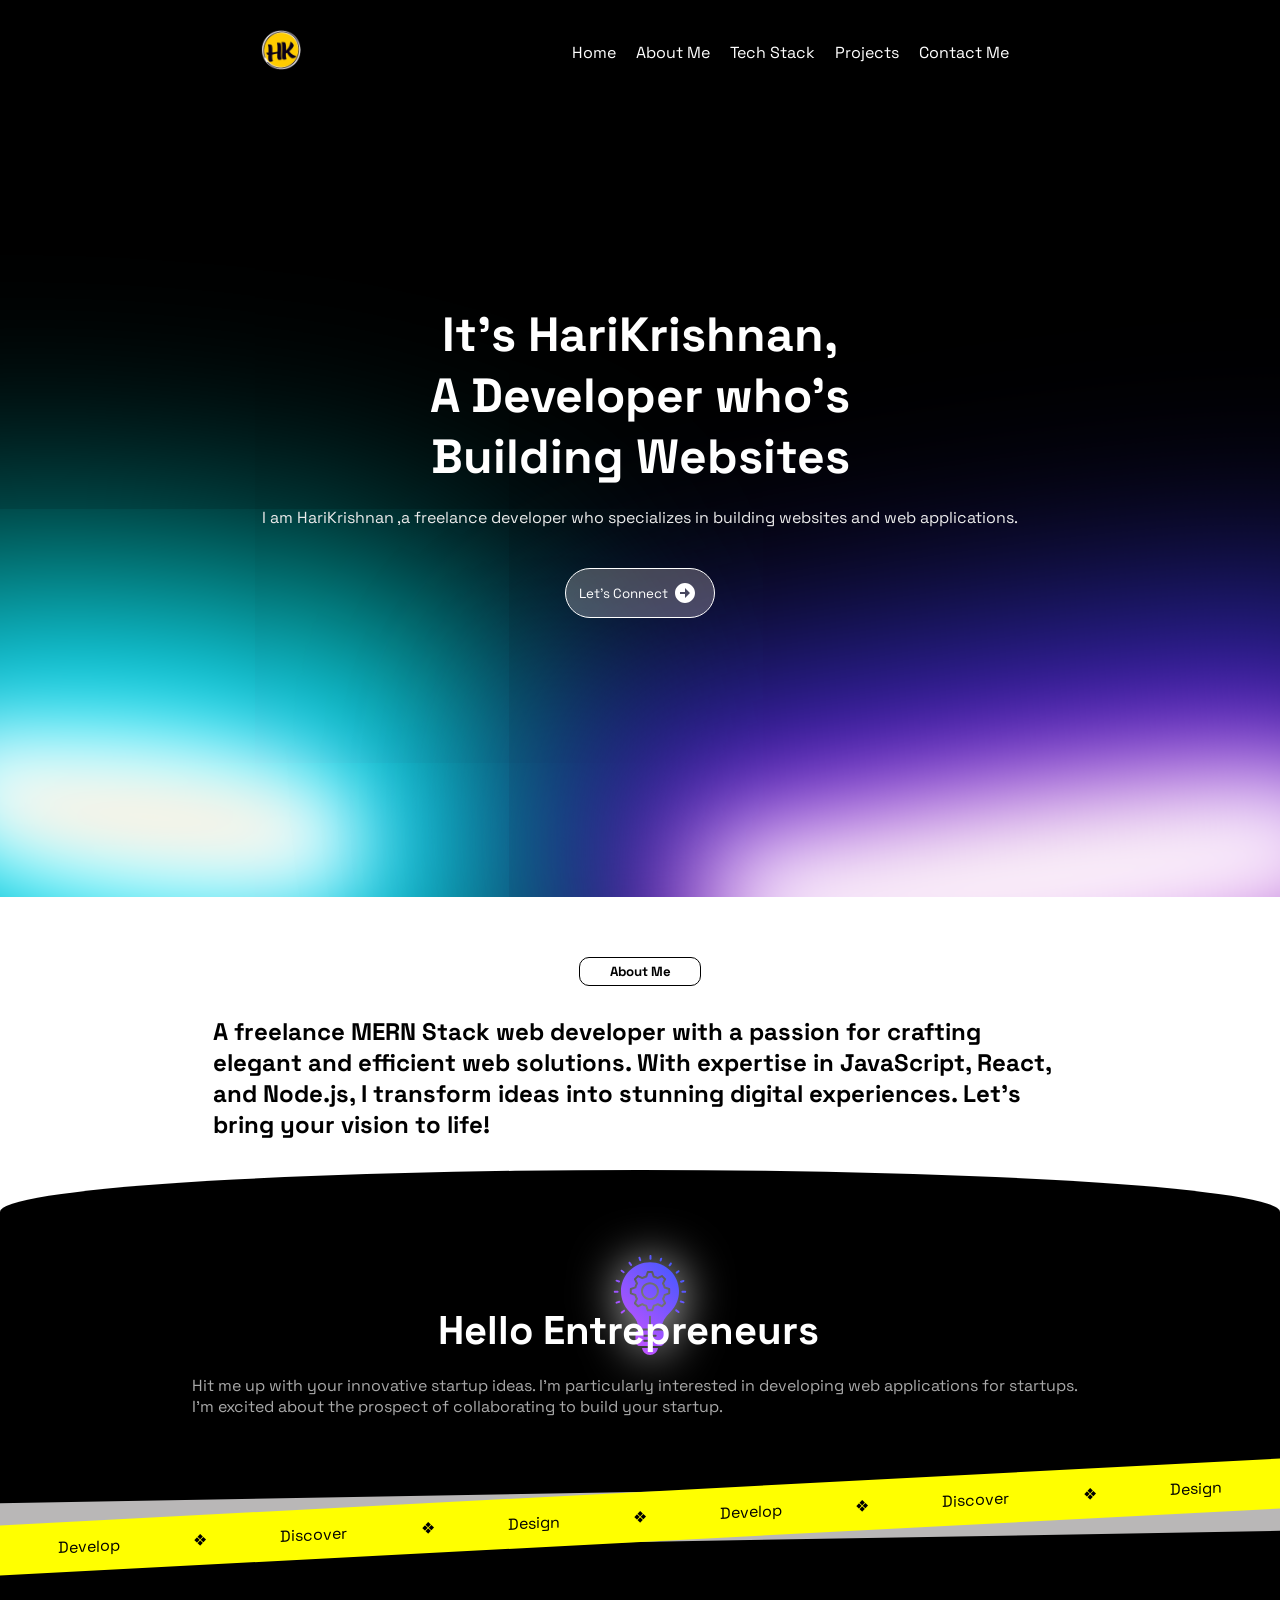
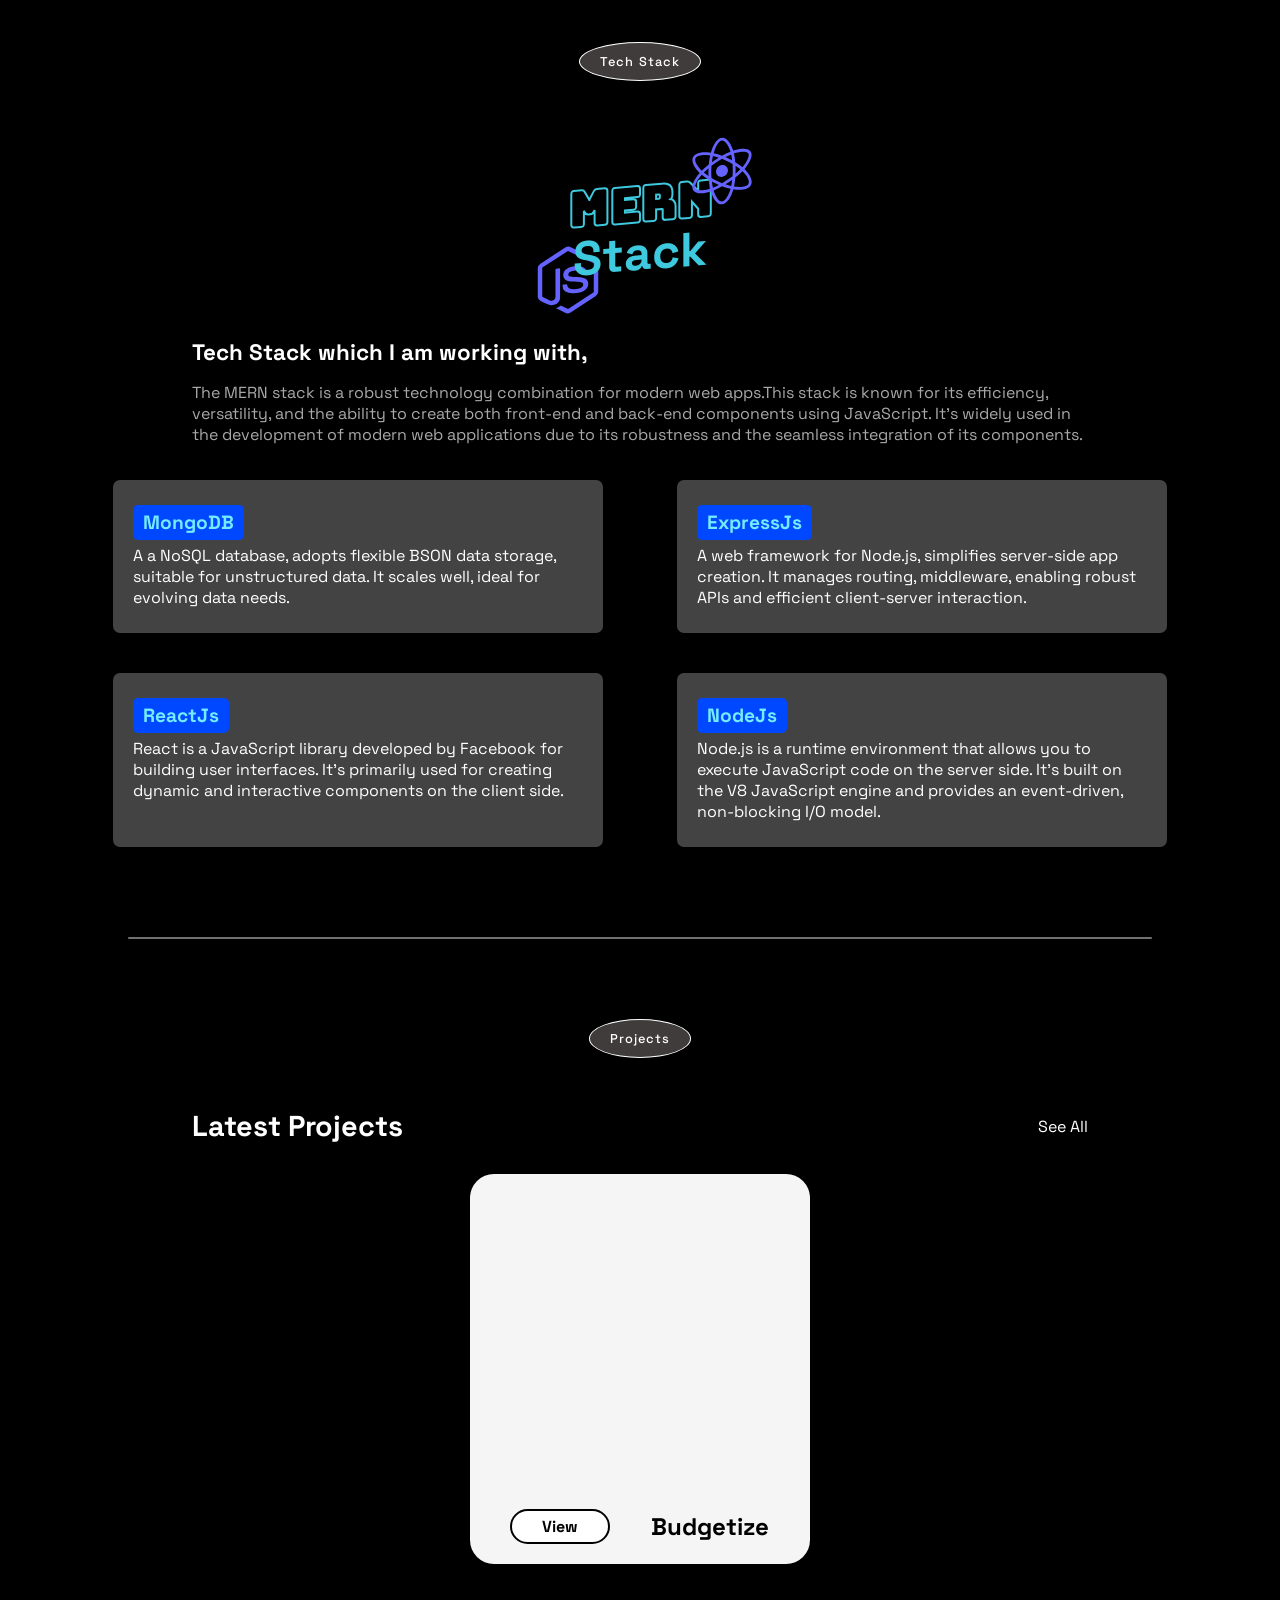
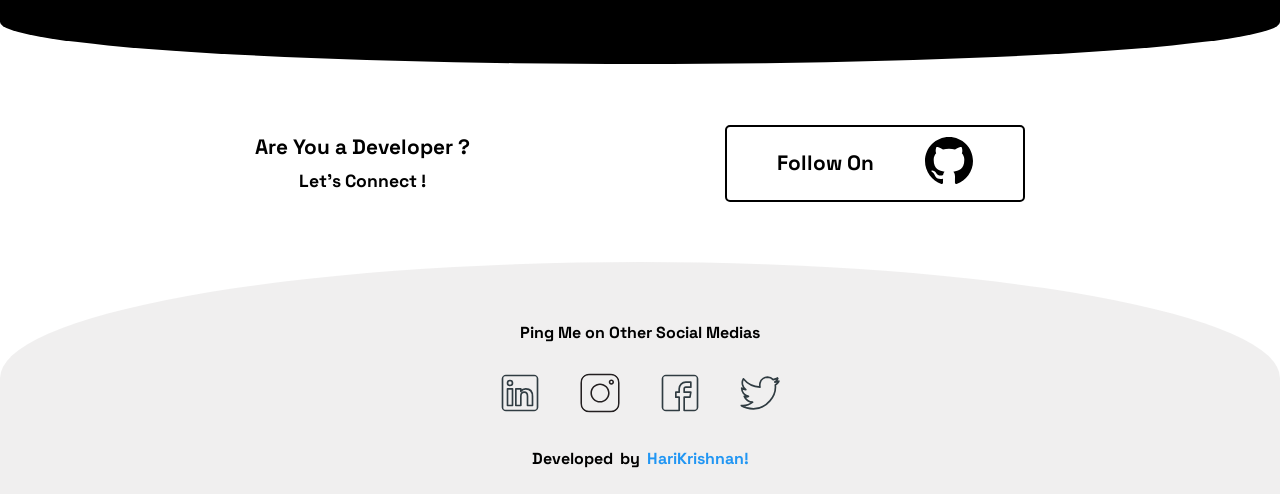
==== commit 9c1fda93: "changed the budgetize link" ====
--- a/index.html
+++ b/index.html
@@ -319,10 +319,10 @@
           </div>
          <div class="projects">
           <div class="container element">
-            <iframe scrolling="no" src="https://budgetize.netlify.app/" ></iframe>
+            <iframe scrolling="no" src="https://budgetize-rho.vercel.app/" ></iframe>
 
             <div class="btnContainer">
-             <a href="https://budgetize.netlify.app">
+             <a href="https://budgetize-rho.vercel.app/">
               <button>View</button>
              </a>
               <h4>Budgetize</h4>
--- a/styles/globalstyles.css
+++ b/styles/globalstyles.css
@@ -120,17 +120,18 @@
 }
 nav .sideBarMenu ul li{
   margin:20px 0;
+  text-align: center;
+  
+}
+
+nav .sideBarMenu ul li a{
+  display:block;
   font-size: 20px;
   font-weight: 900;
+  padding: 5px;
+  border-radius: 10px;
+  width:200px;
   background: white;
-    padding: 5px;
-    border-radius: 10px;
-    width:200px;
-    text-align: center;
-    
-}
-
-nav .sideBarMenu ul li a{
   color:black;
 }
 
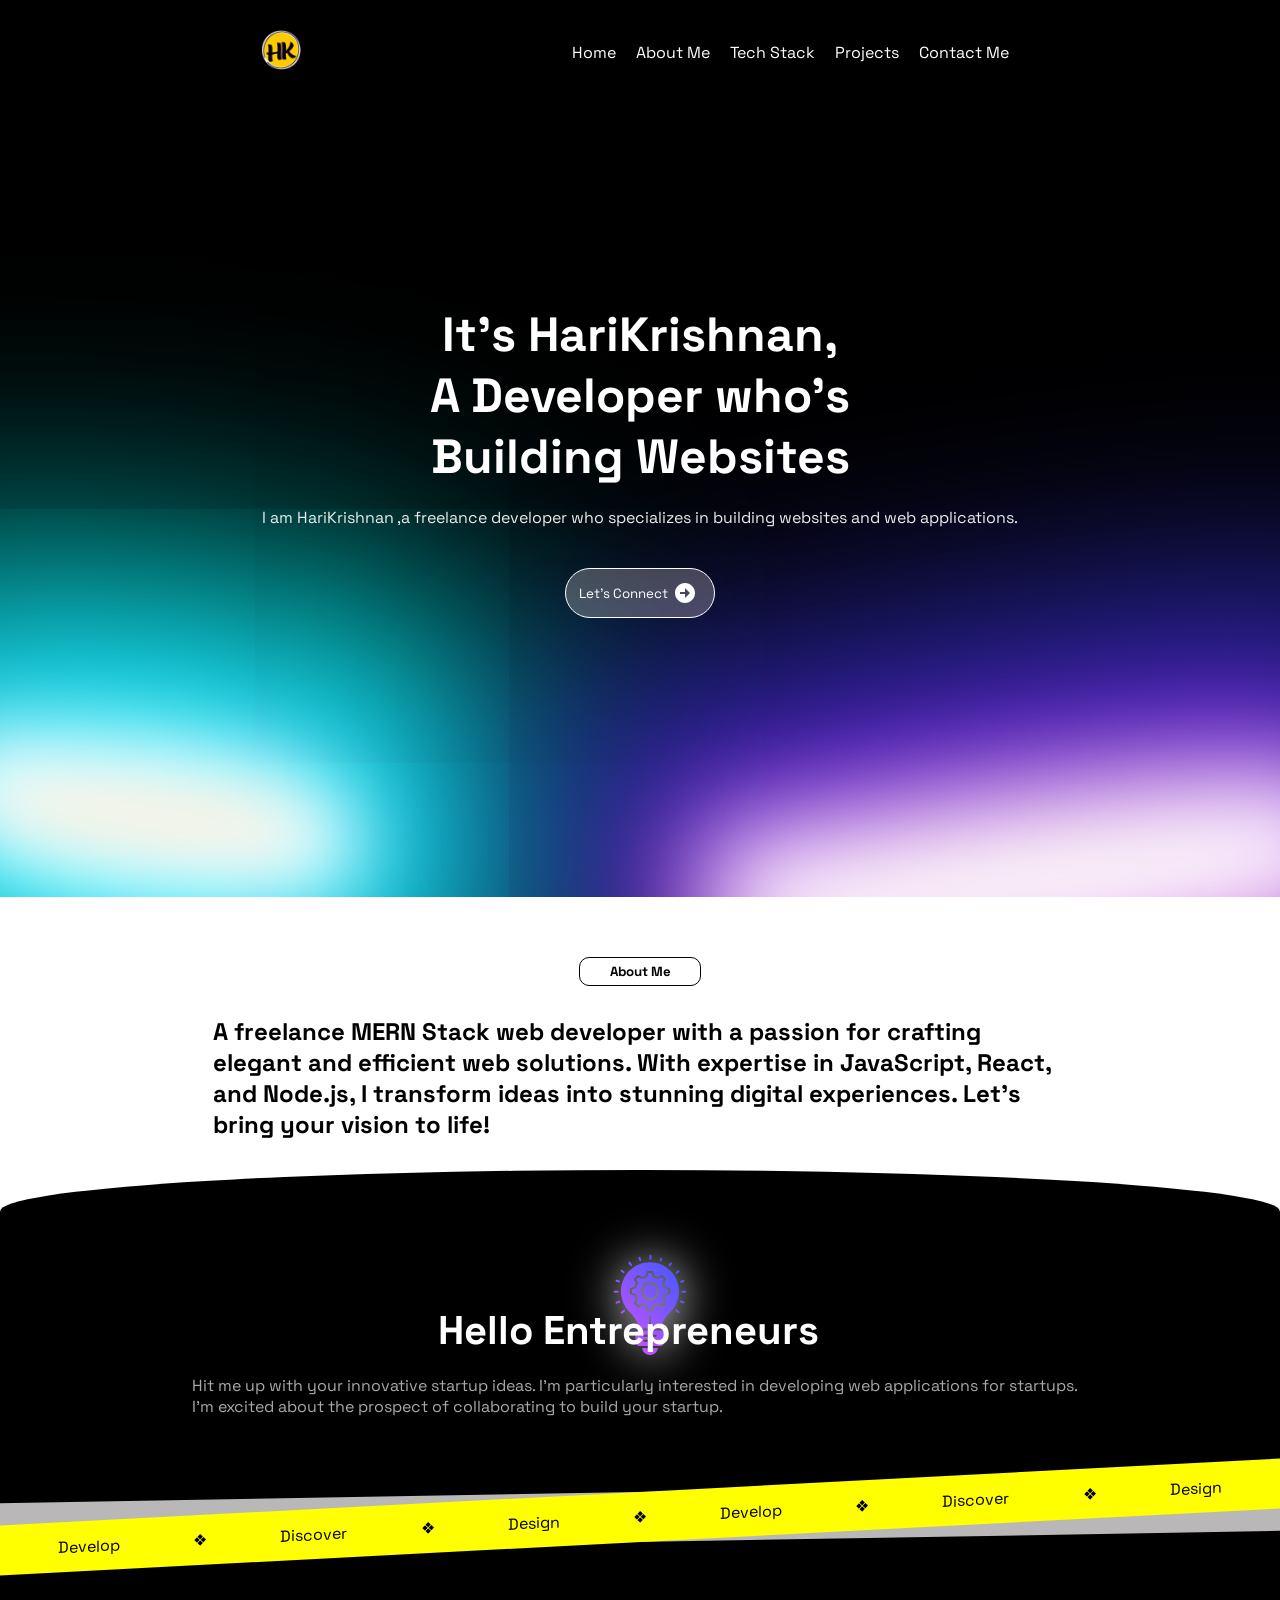
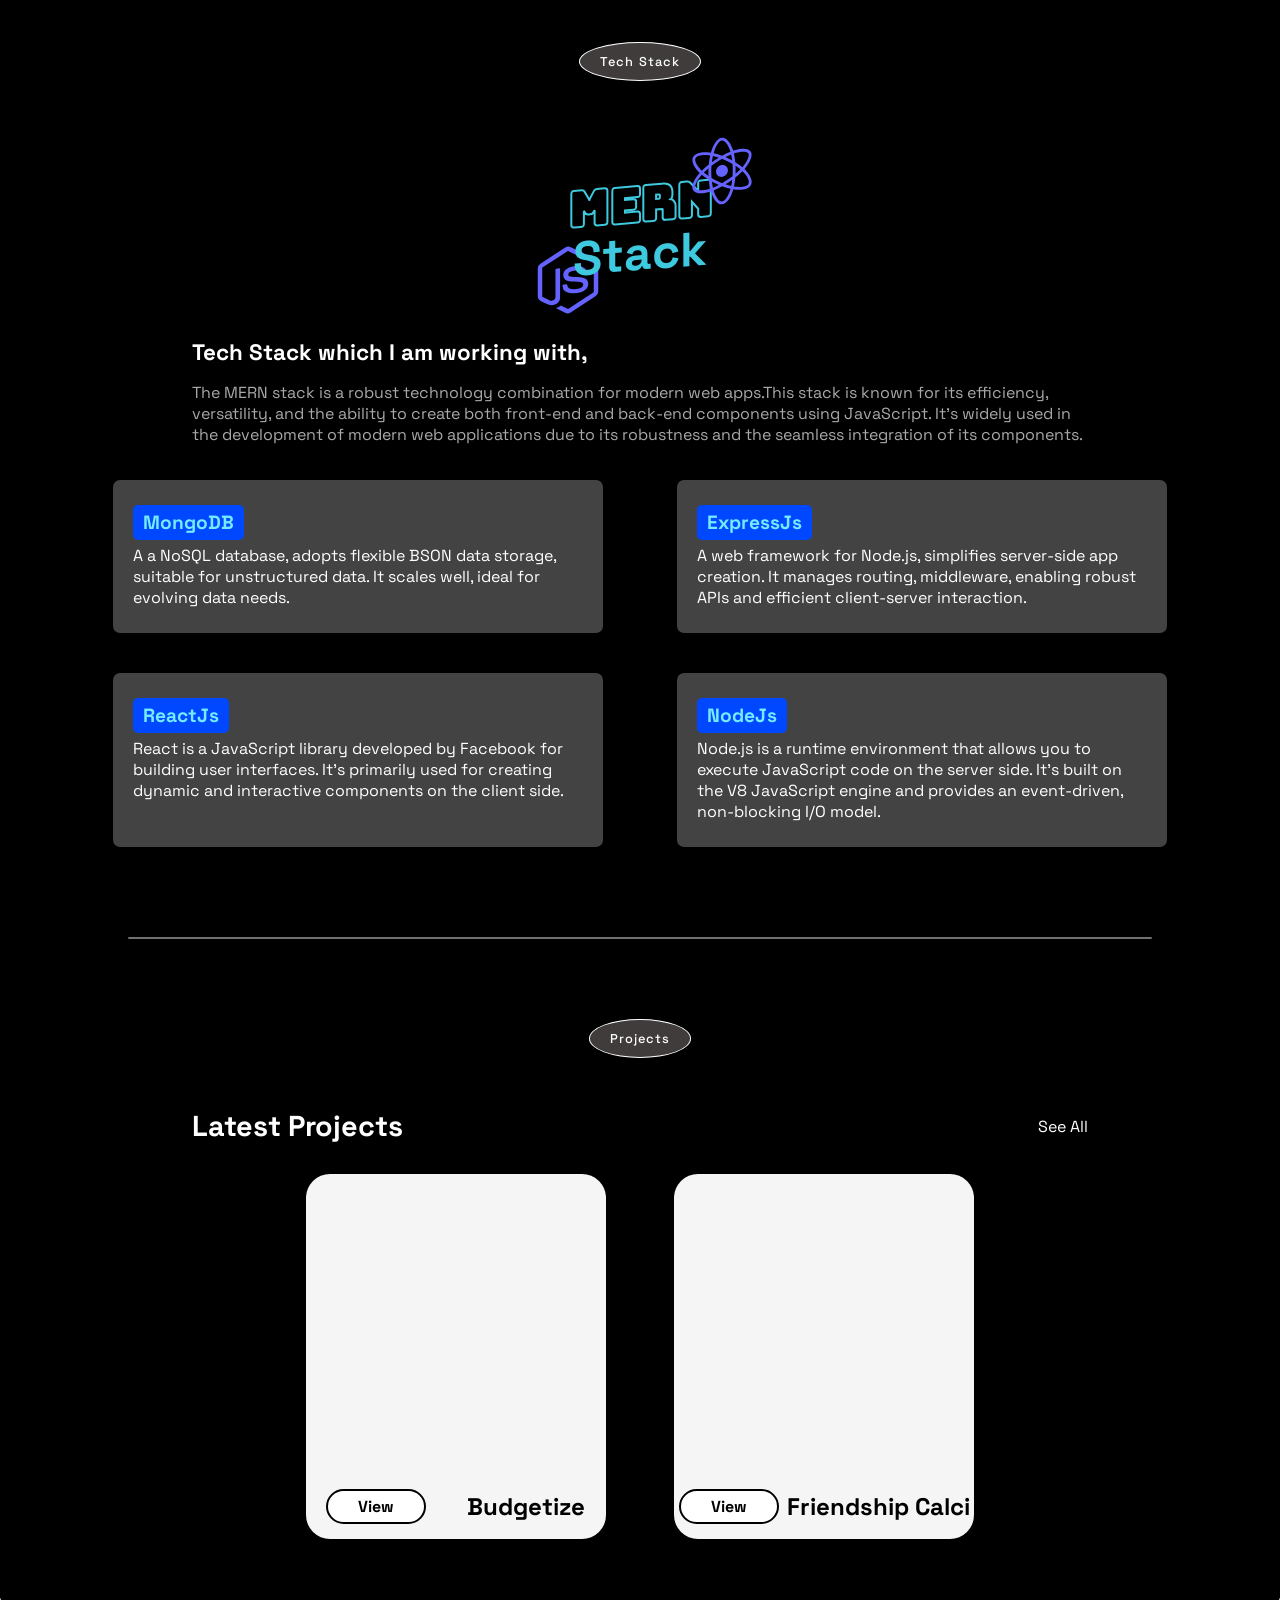
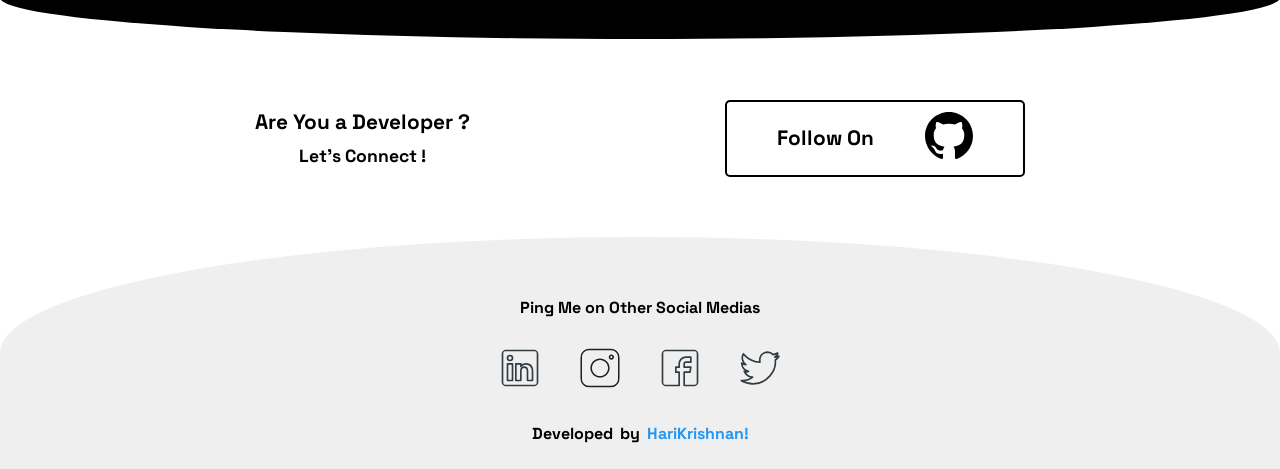
==== commit 391578b4: "added calci project" ====
--- a/index.html
+++ b/index.html
@@ -328,6 +328,16 @@
               <h4>Budgetize</h4>
             </div>
            </div>
+          <div class="container element">
+            <iframe scrolling="no" src="https://hariiikrishnan.github.io/frndshp_calci/" ></iframe>
+
+            <div class="btnContainer">
+             <a href="https://hariiikrishnan.github.io/frndshp_calci/">
+              <button>View</button>
+             </a>
+              <h4>Friendship Calci</h4>
+            </div>
+           </div>
           
            <!-- <div  class="container">
             <iframe scrolling="no" src="https://nb-memories.netlify.app/" class="iframe2"></iframe>
--- a/styles/globalstyles.css
+++ b/styles/globalstyles.css
@@ -694,7 +694,7 @@
 
 #projectsIframe .container{
   background-color: whitesmoke;
-  padding:20px;
+  padding:0 0 15px 0;
   border-radius: 24px;
   margin:10px 0;
 }
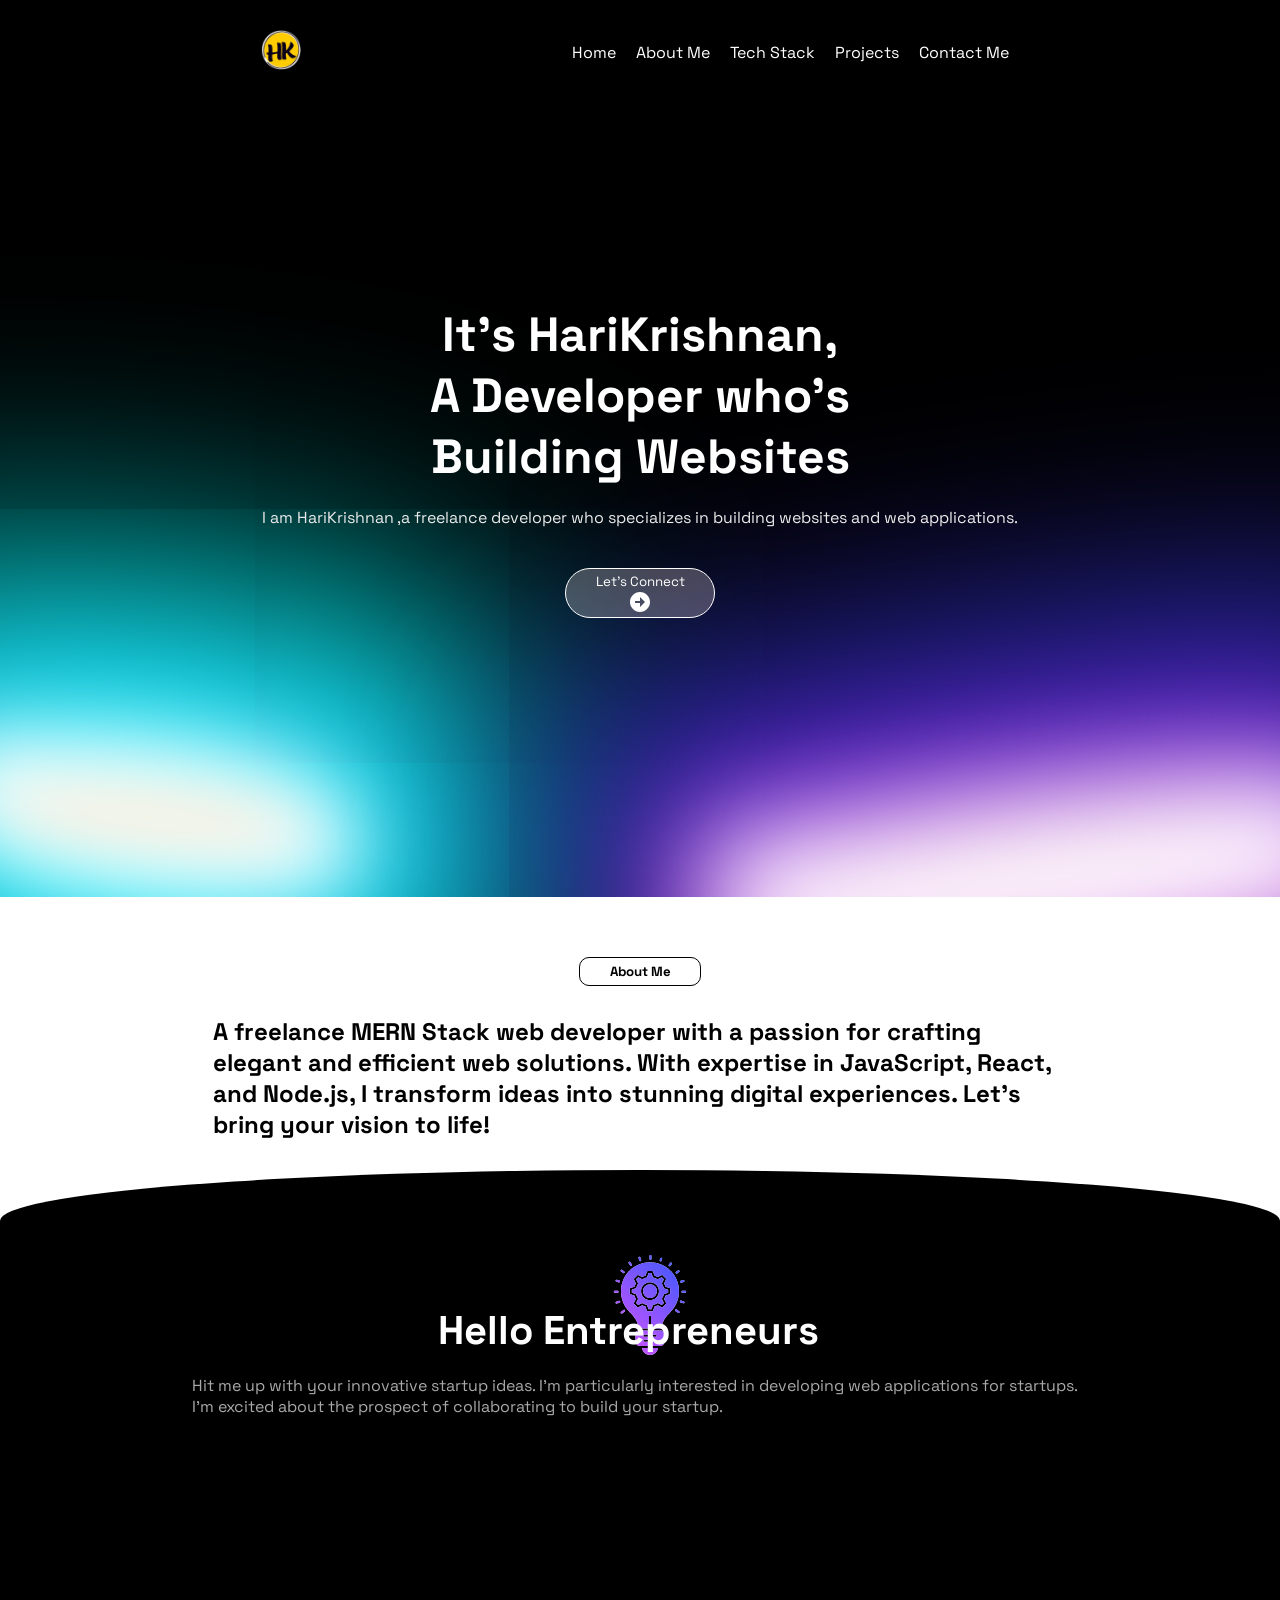
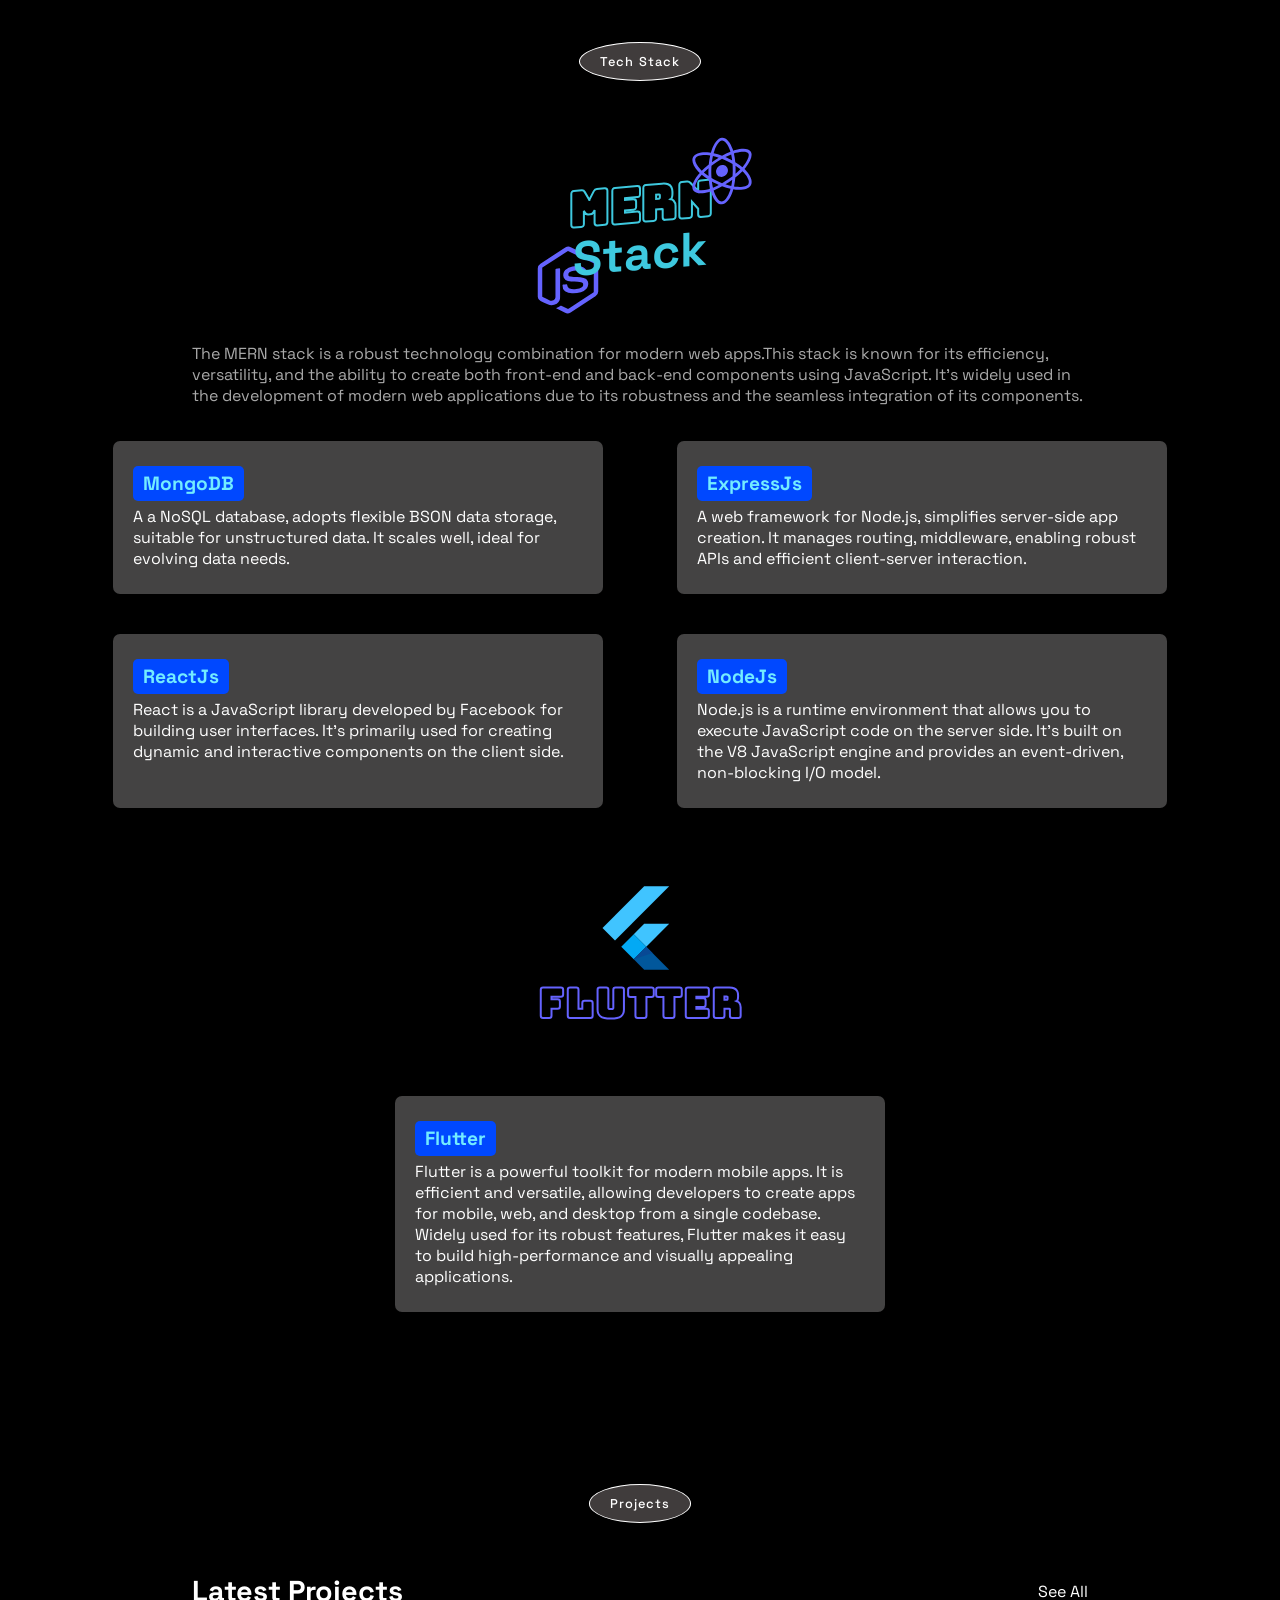
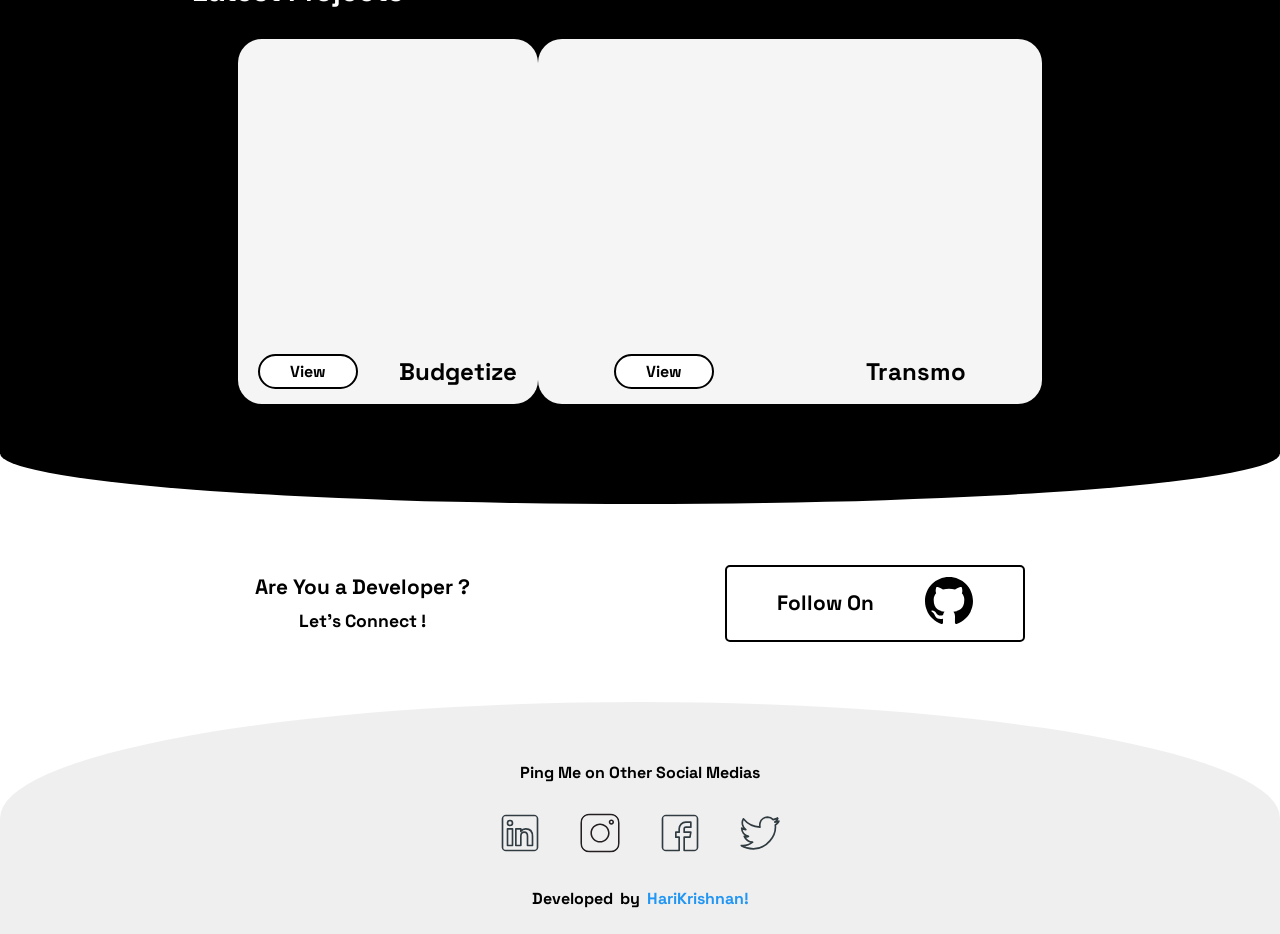
==== commit 3ed579bf: "adding flutter" ====
--- a/index.html
+++ b/index.html
@@ -258,7 +258,7 @@
           </div>
 
 
-          <h4 class="element">Tech Stack which I am working with,</h4>
+          <!-- <h4 class="element">Tech Stack which I am working with,</h4> -->
           <p class="element">The MERN stack is a robust technology combination for modern web apps.This stack is known for its efficiency, versatility, and the ability to create both front-end and back-end components using JavaScript. It's widely used in the development of modern web applications due to its robustness and the seamless integration of its components.</p>
         <!-- </div> -->
 
@@ -302,6 +302,38 @@
          
          </div>
          
+         <div class="center flutter">
+          
+          <div class="flutter-title center element techsTitle">
+
+            <svg xmlns="http://www.w3.org/2000/svg" x="0px" y="0px" width="100" height="100" viewBox="0 0 48 48">
+              <polygon fill="#40c4ff" points="26,4 6,24 12,30 38,4"></polygon><polygon fill="#40c4ff" points="38,22 27,33 21,27 26,22"></polygon><rect width="8.485" height="8.485" x="16.757" y="28.757" fill="#03a9f4" transform="rotate(-45.001 21 33)"></rect><polygon fill="#01579b" points="38,44 26,44 21,39 27,33"></polygon><polygon fill="#084994" points="21,39 30,36 27,33"></polygon>
+            </svg>
+            <div class="titleText">
+              <h1 style="transform: skewY(0deg);">
+                <span style="font-family: 'Bungee', cursive;
+                /* font-family: 'Bungee Shade', cursive; */
+                -webkit-text-stroke: #6563FF;
+                -webkit-text-stroke-width: 2px;
+                color: transparent;
+                font-size: 2.5rem;
+                letter-spacing: 2px;">Flutter</span>
+              </h1>
+            </div>
+          </div>
+            <div class="entitiesContainer">
+              <div class="mernEntities element">
+                <a href="https://docs.flutter.dev/">
+                  <h4>Flutter</h4>
+                  <p>Flutter is a powerful toolkit for modern mobile apps. 
+                    It is efficient and versatile, allowing developers to create apps for mobile, web, 
+                    and desktop from a single codebase. Widely used for its robust features, 
+                    Flutter makes it easy to build high-performance and visually appealing applications.
+      </p>
+                </a>
+                              </div>
+            </div>
+         </div>
         </div>
 
 
@@ -328,7 +360,8 @@
               <h4>Budgetize</h4>
             </div>
            </div>
-          <div class="container element">
+
+          <!-- <div class="container element">
             <iframe scrolling="no" src="https://hariiikrishnan.github.io/frndshp_calci/" ></iframe>
 
             <div class="btnContainer">
@@ -336,6 +369,17 @@
               <button>View</button>
              </a>
               <h4>Friendship Calci</h4>
+            </div>
+           </div> -->
+
+
+          <div class="container element">
+            <iframe src="https://www.linkedin.com/embed/feed/update/urn:li:ugcPost:7195826016831901698" height="961" width="504" frameborder="0" allowfullscreen="" title="Embedded post"></iframe>
+             <div class="btnContainer">
+             <a href="https://www.linkedin.com/posts/hari-krishnan-839103241_flutter-flutterapp-app-activity-7195826029725171713-lxT6?utm_source=share&utm_medium=member_desktop">
+              <button>View</button>
+             </a>
+              <h4>Transmo</h4>
             </div>
            </div>
           
@@ -432,5 +476,6 @@
 
 
     <script rel="text/JavaScript" src="index.js"></script>
+  
   </body>
 </html>
--- a/styles/globalstyles.css
+++ b/styles/globalstyles.css
@@ -23,7 +23,12 @@
   margin:0;
   padding: 0;
 }
-
+.center{
+  display: flex;
+  align-items: center;
+  justify-content: center;
+  flex-direction: column;
+}
 
 
 /* Navbar Styling */
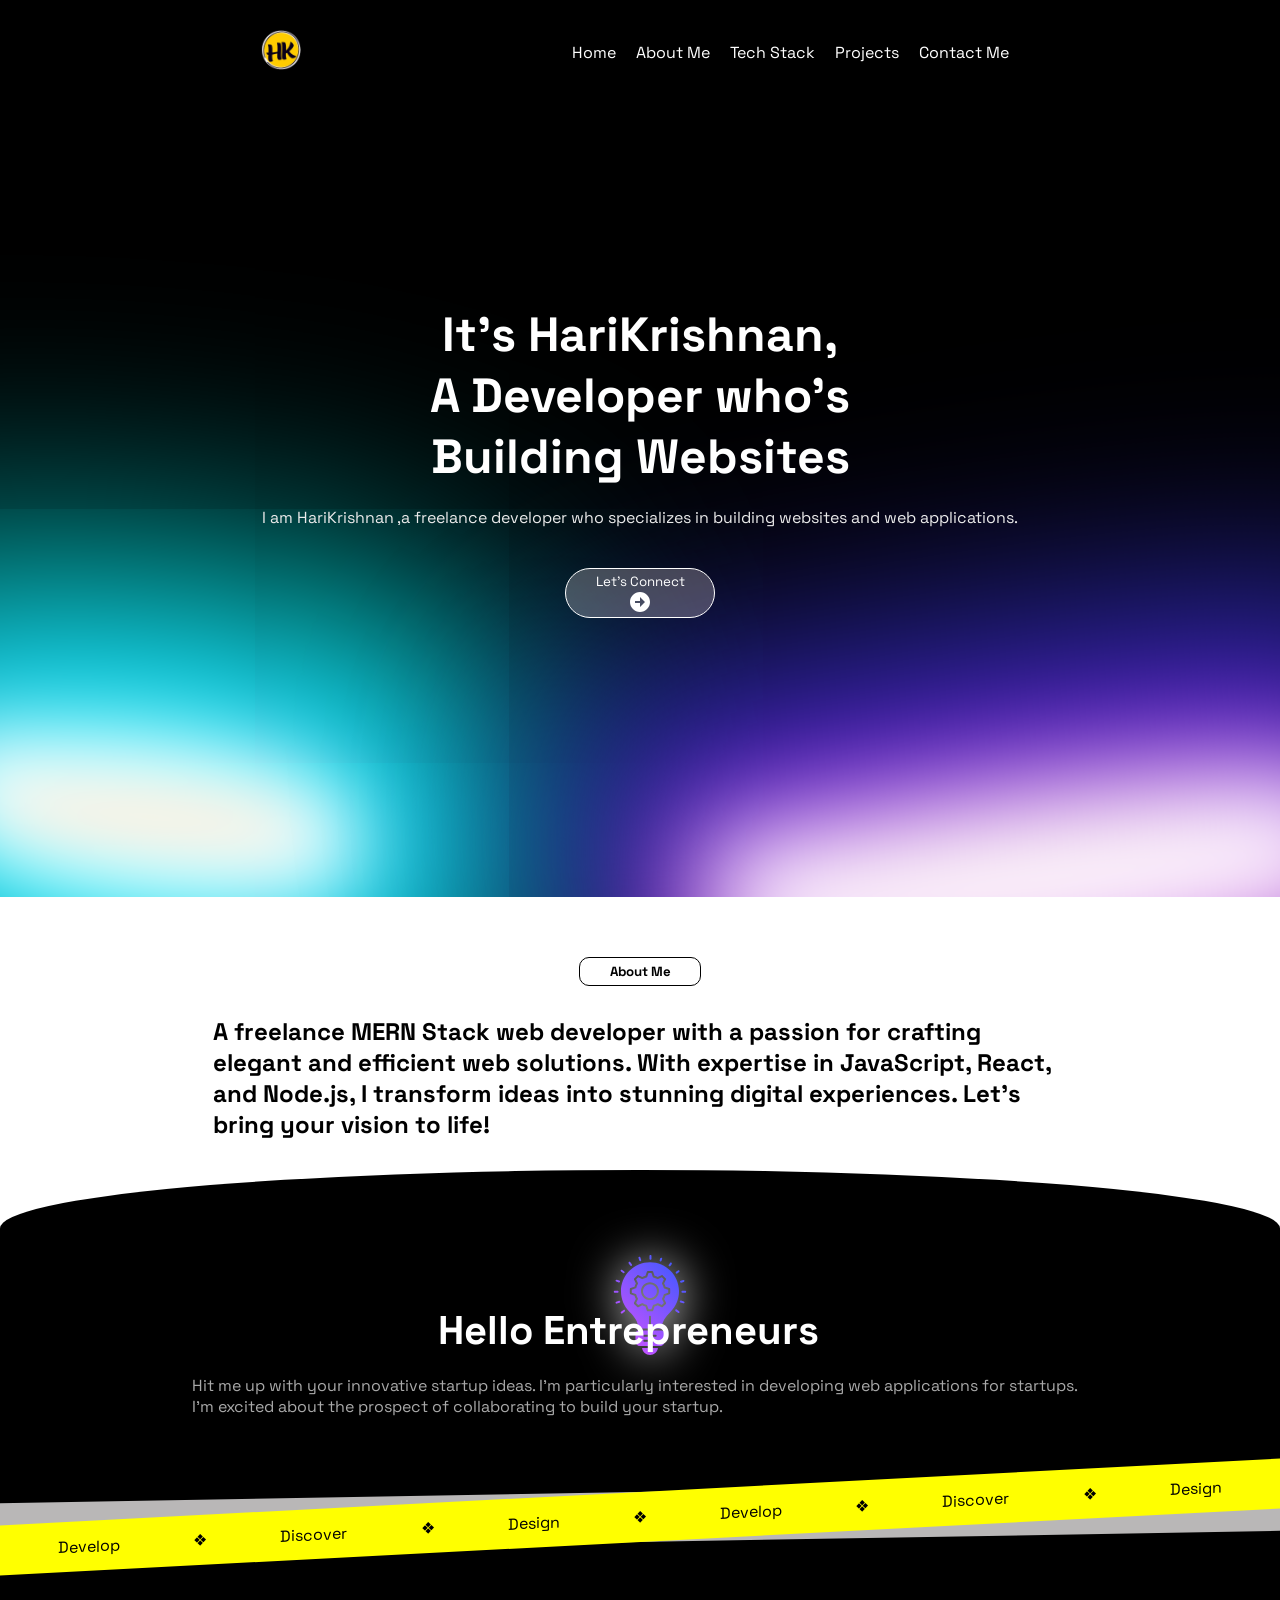
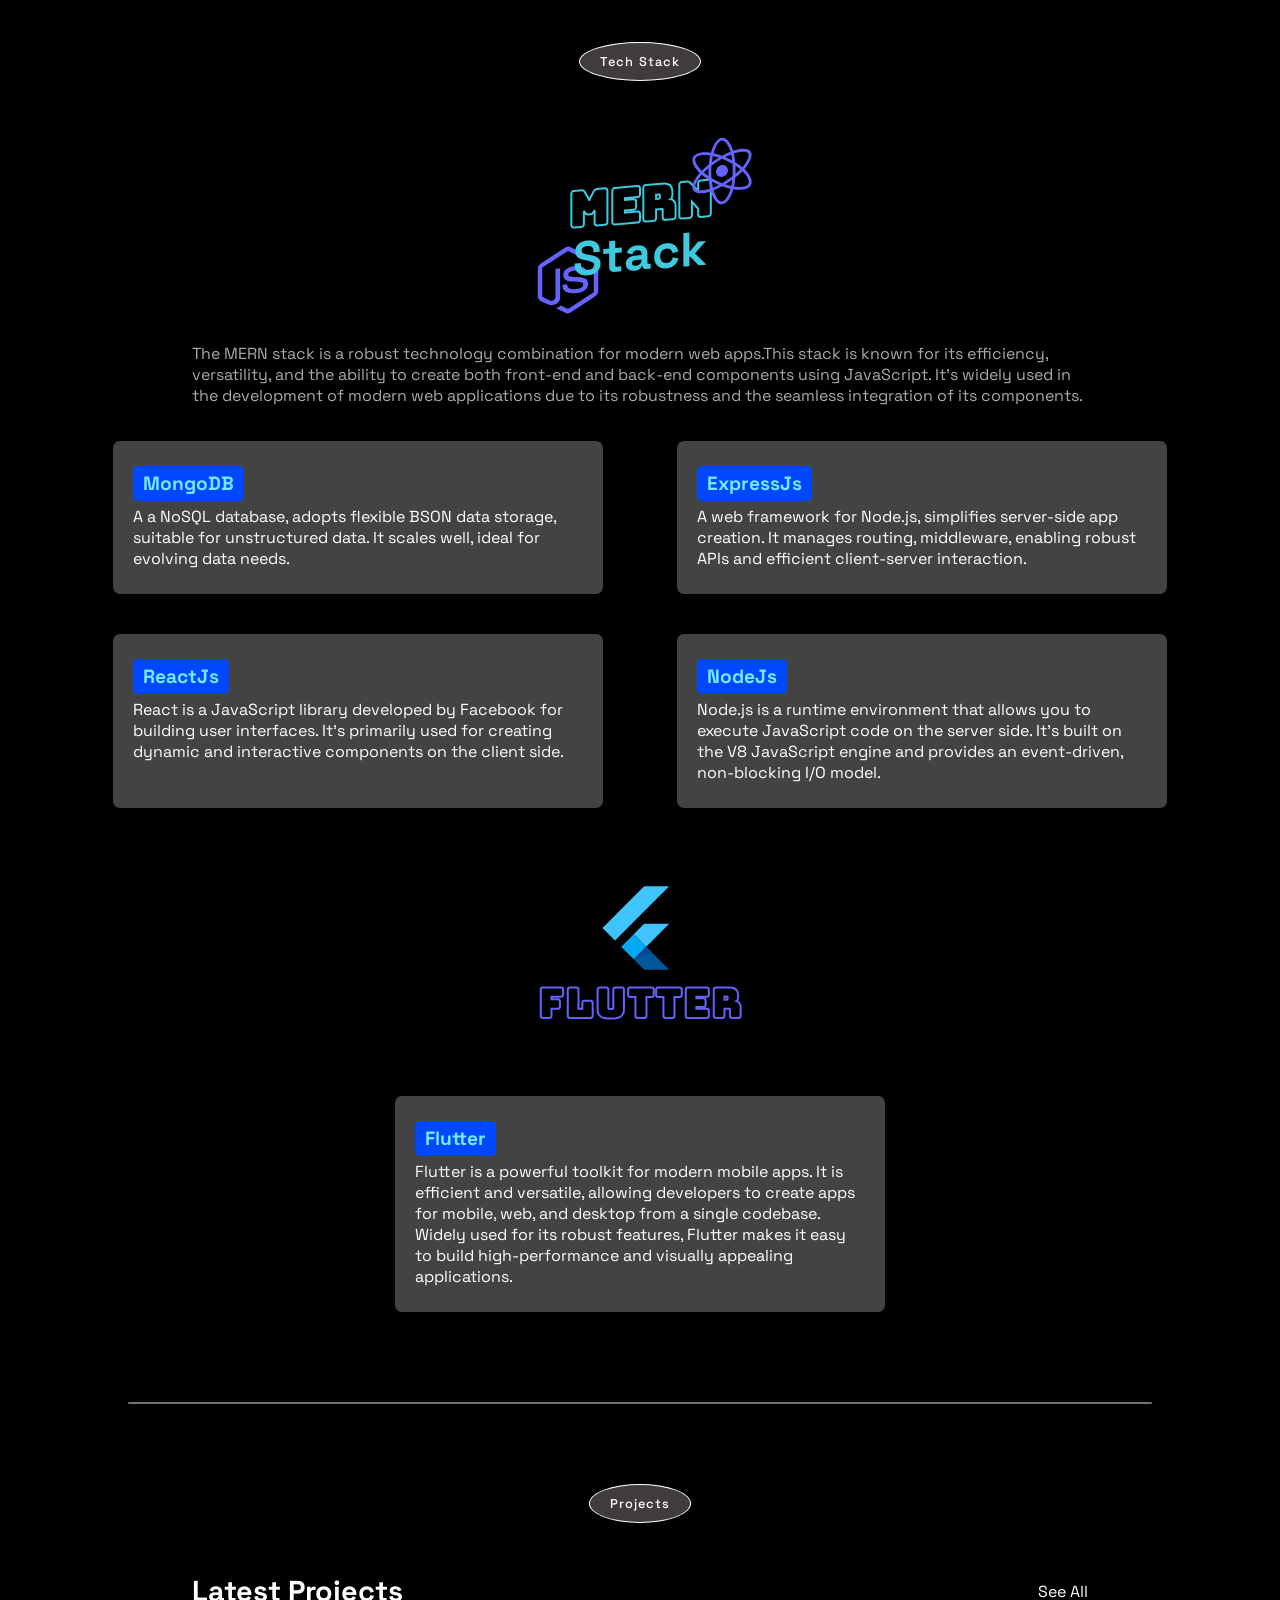
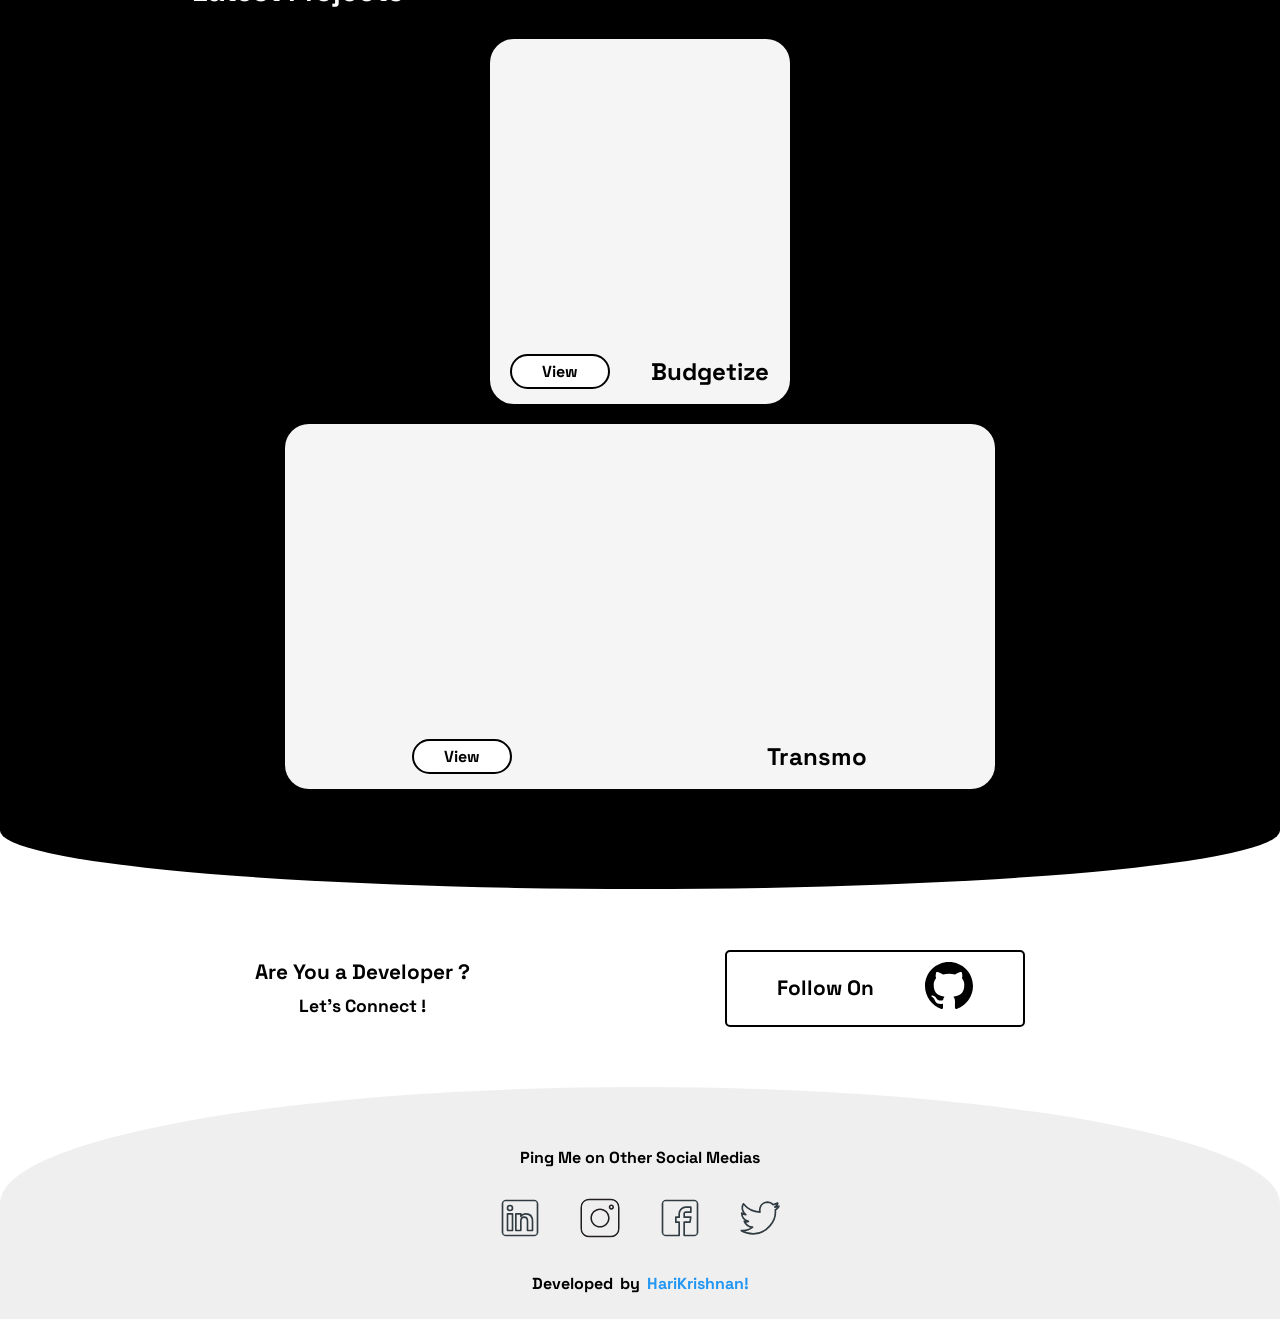
==== commit b1f0789a: "adding flutter" ====
--- a/index.html
+++ b/index.html
@@ -374,7 +374,7 @@
 
 
           <div class="container element">
-            <iframe src="https://www.linkedin.com/embed/feed/update/urn:li:ugcPost:7195826016831901698" height="961" width="504" frameborder="0" allowfullscreen="" title="Embedded post"></iframe>
+            <iframe src="https://www.linkedin.com/embed/feed/update/urn:li:ugcPost:7195826016831901698?compact=1" height="399" width="710" frameborder="0" allowfullscreen="" title="Embedded post"></iframe>
              <div class="btnContainer">
              <a href="https://www.linkedin.com/posts/hari-krishnan-839103241_flutter-flutterapp-app-activity-7195826029725171713-lxT6?utm_source=share&utm_medium=member_desktop">
               <button>View</button>
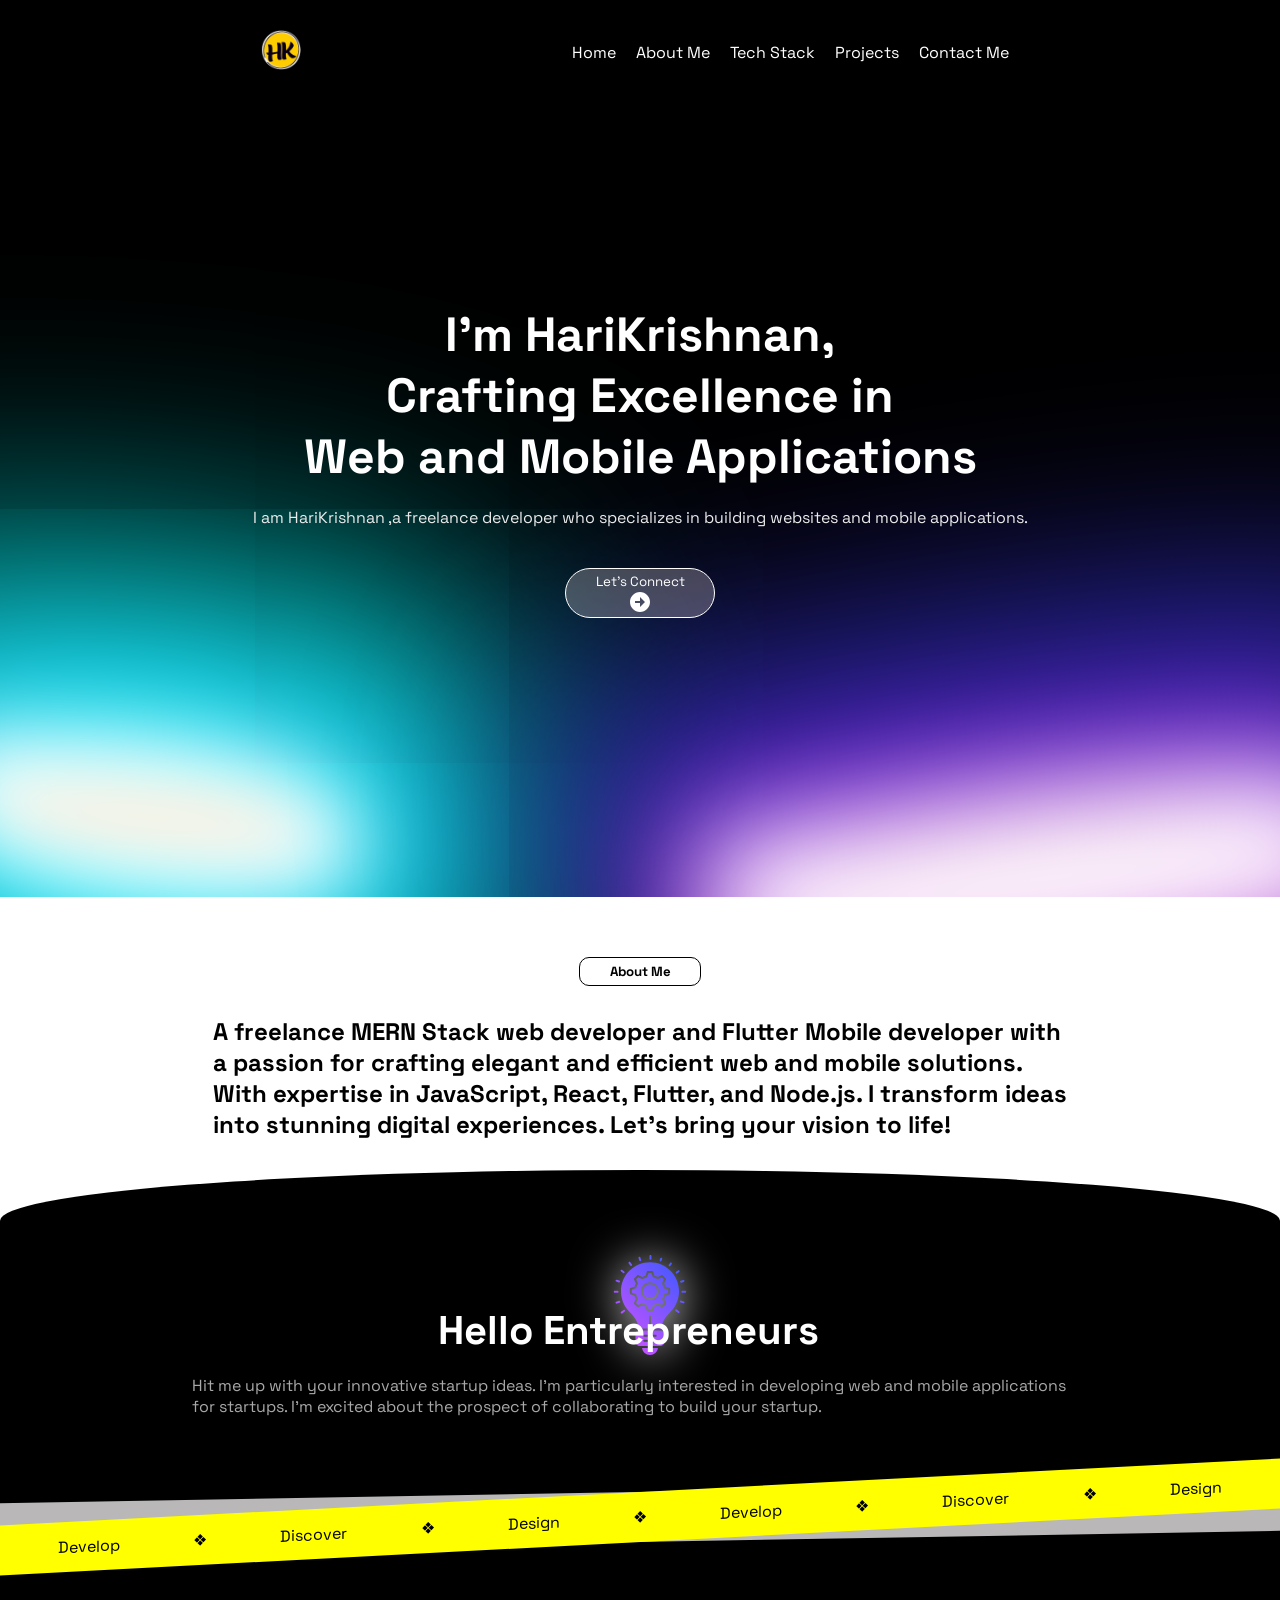
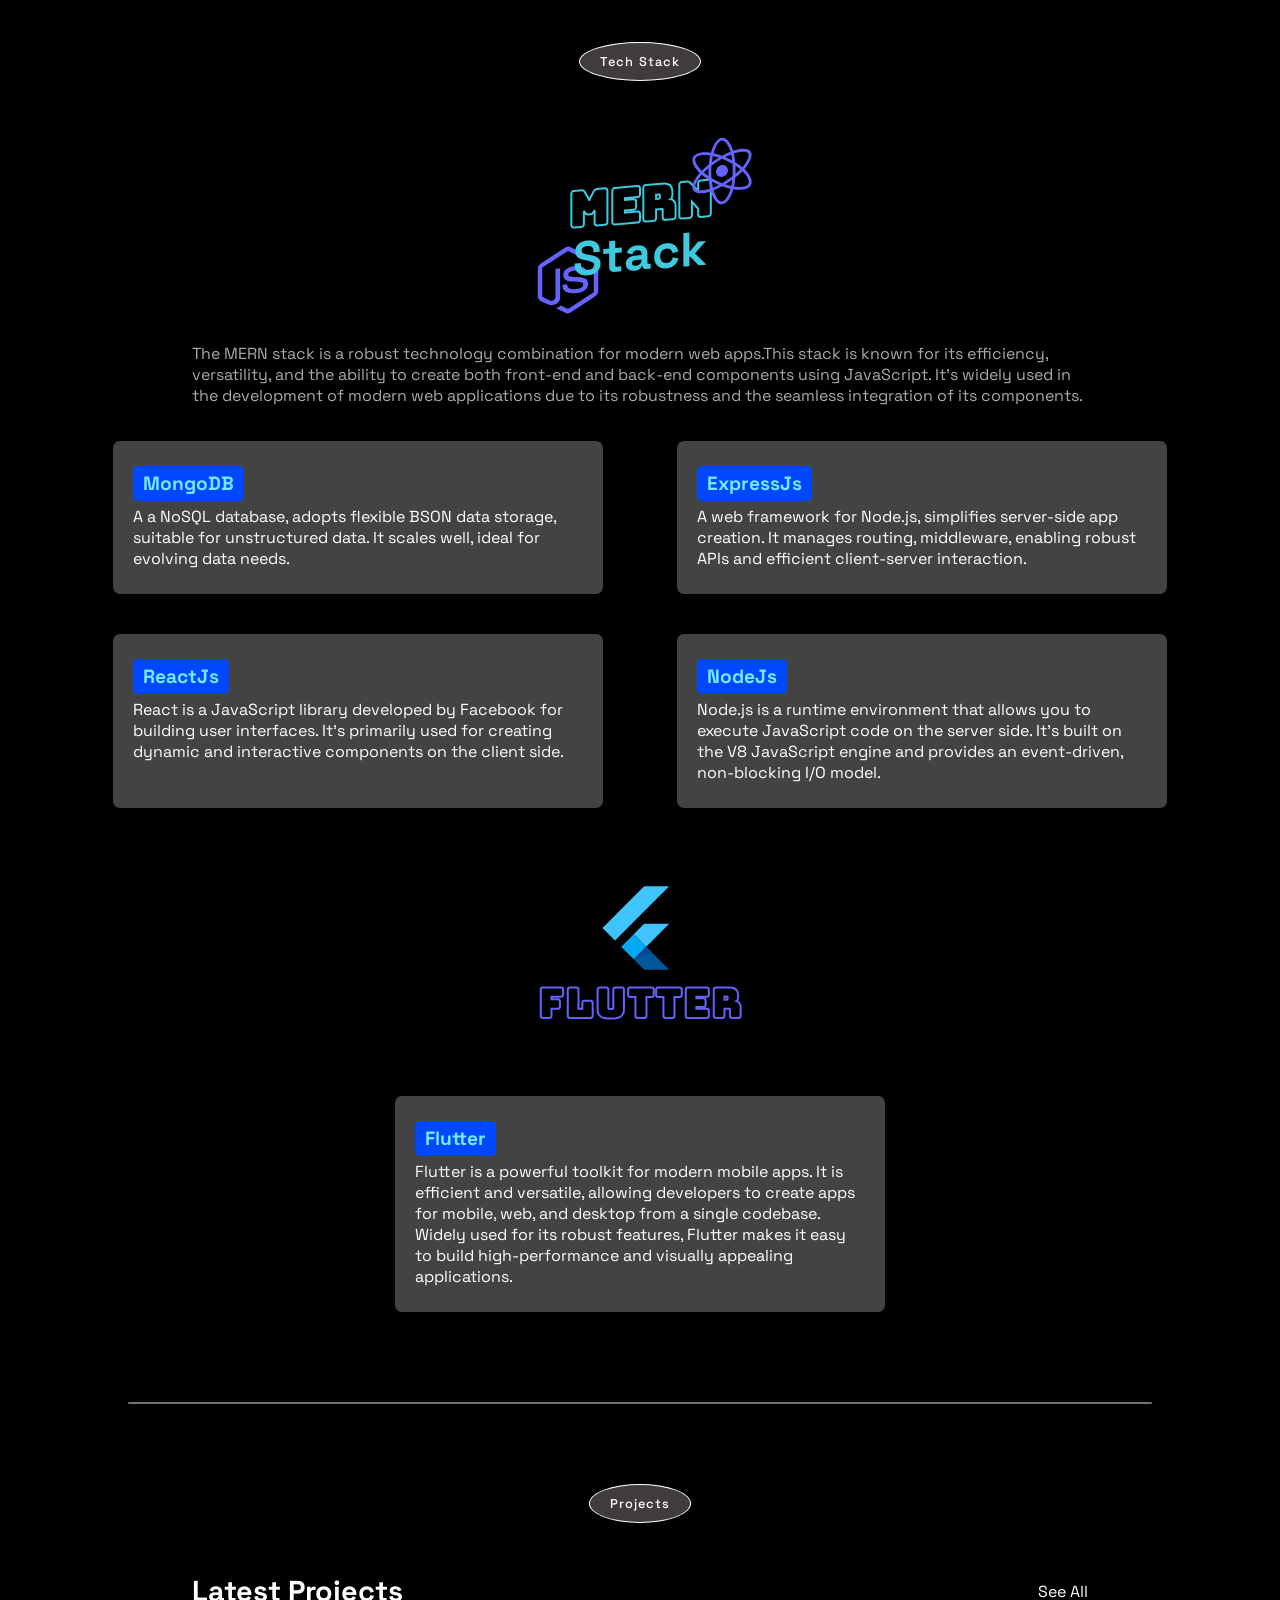
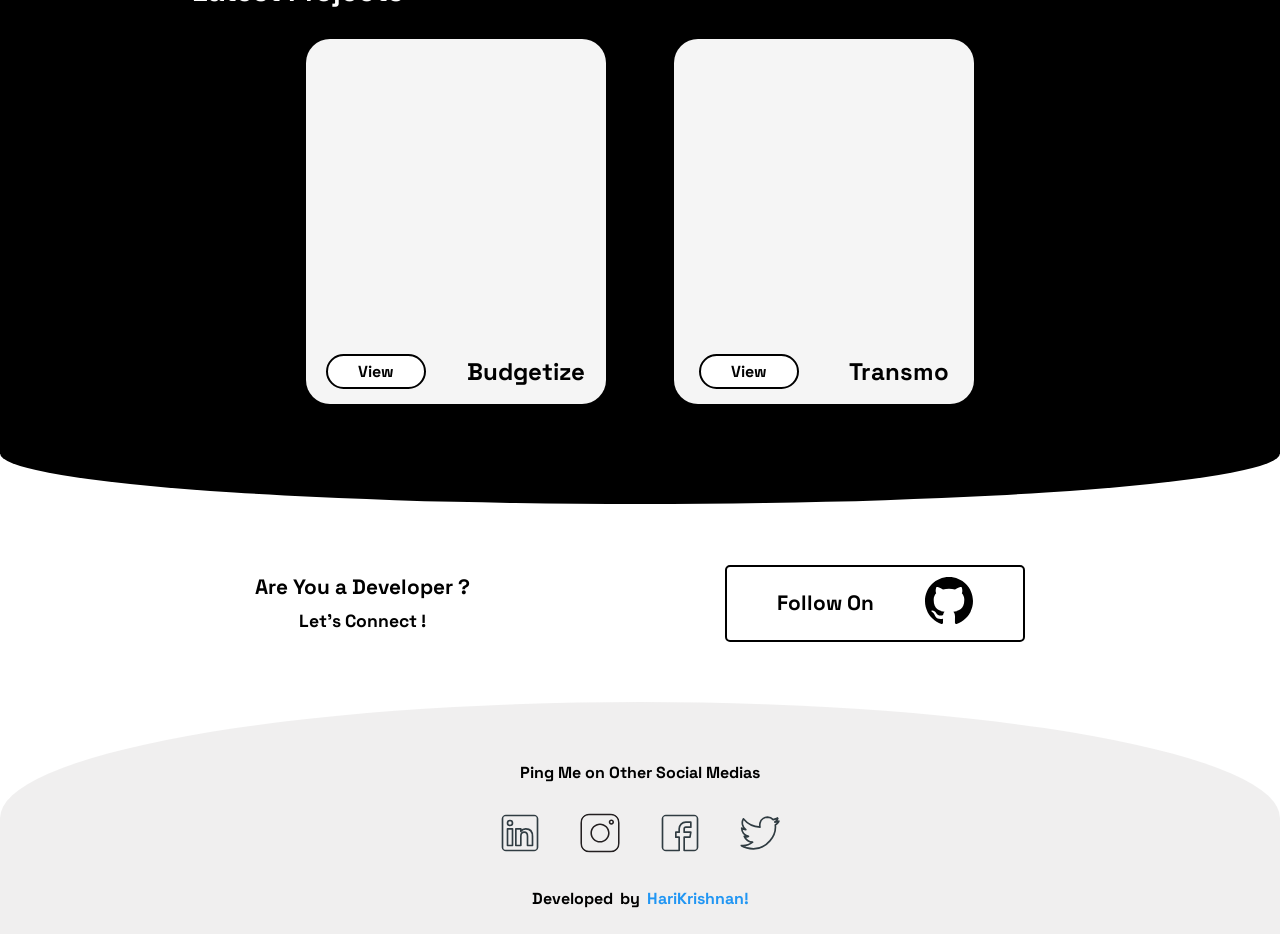
==== commit 98ed4e07: "adding flutter and other items" ====
--- a/index.html
+++ b/index.html
@@ -104,14 +104,14 @@
 
       <div class="headerContent">
         <h1>
-          <span class="spanHead1 ">It's HariKrishnan, </span>
+          <span class="spanHead1 ">I'm HariKrishnan, </span>
           <br />
-          <span class="spanHead2 noOpacity">A Developer who's </span>
+          <span class="spanHead2 noOpacity">Crafting Excellence in </span>
           <br />
-          <span class="spanHead3 noOpacity">Building Websites </span>
+          <span class="spanHead3 noOpacity">Web and Mobile Applications</span>
         </h1>
         <p class="headerPTag noOpacity">
-          I am HariKrishnan ,a freelance developer who specializes in building websites and web applications. 
+          I am HariKrishnan ,a freelance developer who specializes in building websites and mobile applications. 
           <!-- I find great enjoyment in creating things like websites and web applications. -->
         </p>
 
@@ -146,22 +146,7 @@
     <h1>
 
       <span>
-        A 
-        freelance
-         MERN
-          Stack
-           web
-            developer
-             with
-              a
-               passion
-                for
-                 crafting
-                  elegant
-                   and
-                    efficient
-                     web
-                      solutions.
+        A freelance MERN Stack web developer and Flutter Mobile developer with a passion for crafting elegant and efficient web and mobile solutions.
       </span>
       <span>
         With 
@@ -169,8 +154,9 @@
         in 
         JavaScript, 
         React, 
+        Flutter,
         and 
-        Node.js, 
+        Node.js.
         I 
         transform 
         ideas
@@ -209,7 +195,7 @@
             </div>
           </div>
           <p class="element">Hit me up with your innovative startup ideas. 
-            I'm particularly interested in developing web applications for startups. 
+            I'm particularly interested in developing web and mobile applications for startups. 
             I'm excited about the prospect of collaborating to build your startup.</p>
         </div>
       </div>
@@ -302,7 +288,7 @@
          
          </div>
          
-         <div class="center flutter">
+        
           
           <div class="flutter-title center element techsTitle">
 
@@ -334,7 +320,7 @@
                               </div>
             </div>
          </div>
-        </div>
+        
 
 
         <div class="divider2 element">
--- a/styles/globalstyles.css
+++ b/styles/globalstyles.css
@@ -195,7 +195,7 @@
   color: #fff;
   text-align: center;
   z-index: 5;
-  width: 80%;
+  width: 90%;
   margin-bottom: 80px;
 }
 .headerContent h1 {
@@ -690,7 +690,8 @@
   height: 300px;
   /* margin:0 15px; */
   border:none;
-  border-radius: 20px;
+  border-radius: 20px 20px 0 0;
+  width: 100%;
 }
 #projectsIframe .iframe2{
   /* width: 110%; */
@@ -1019,7 +1020,7 @@
 
 
   .headerContent h1 {
-    font-size: 2rem;
+    font-size: 1.9rem;
   }
 
   /* #techs{
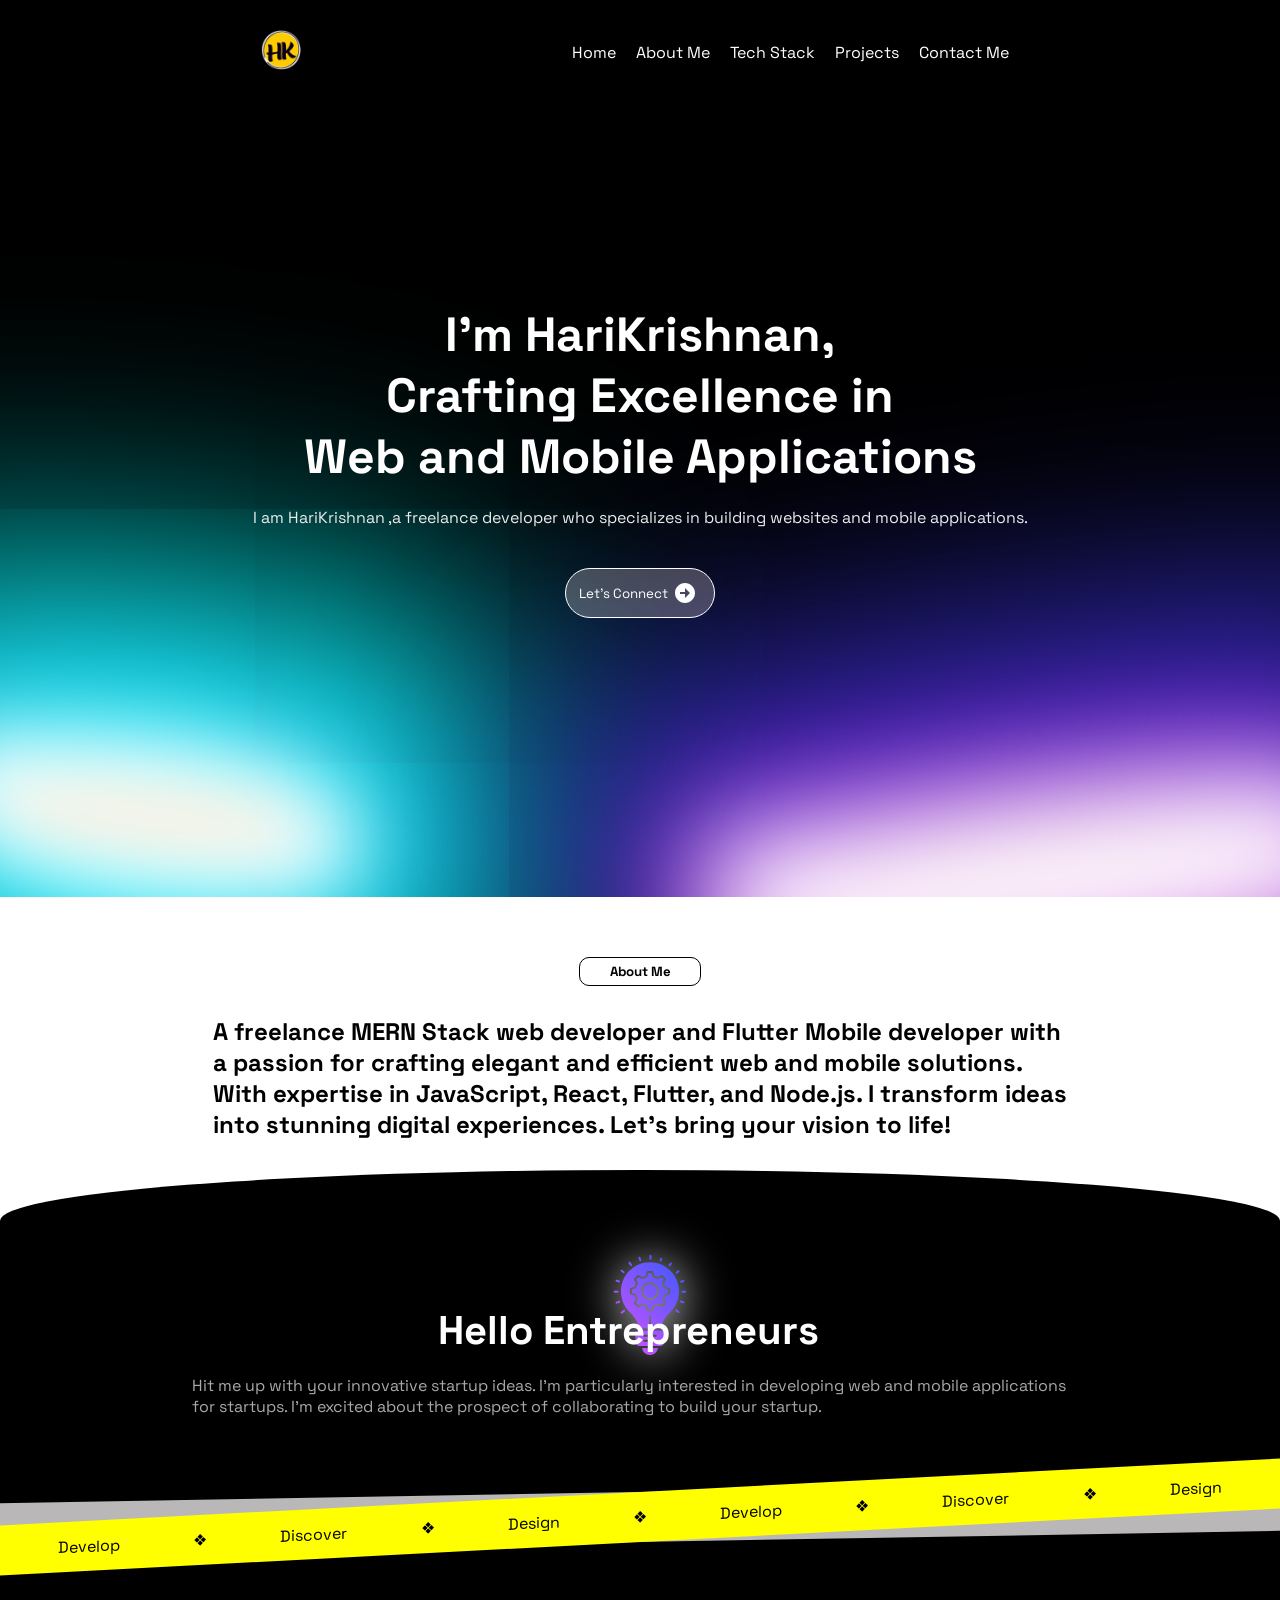
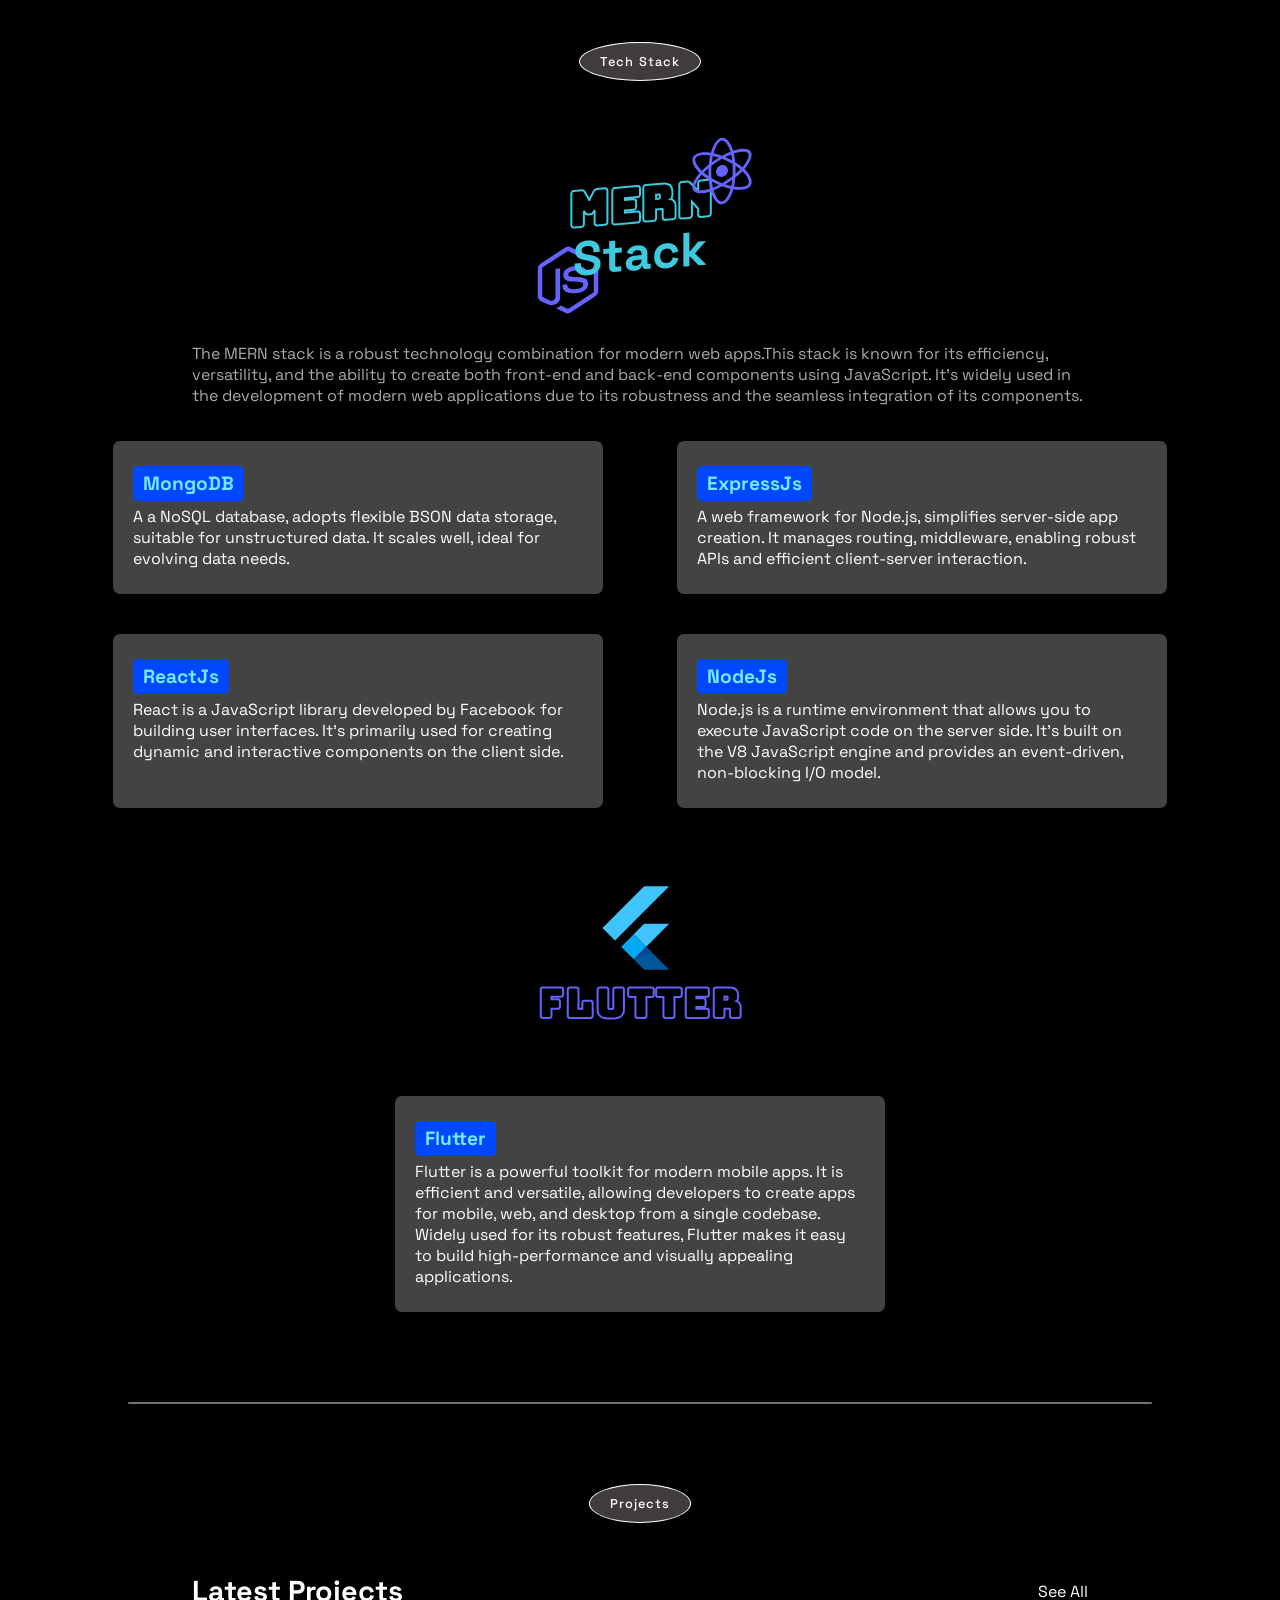
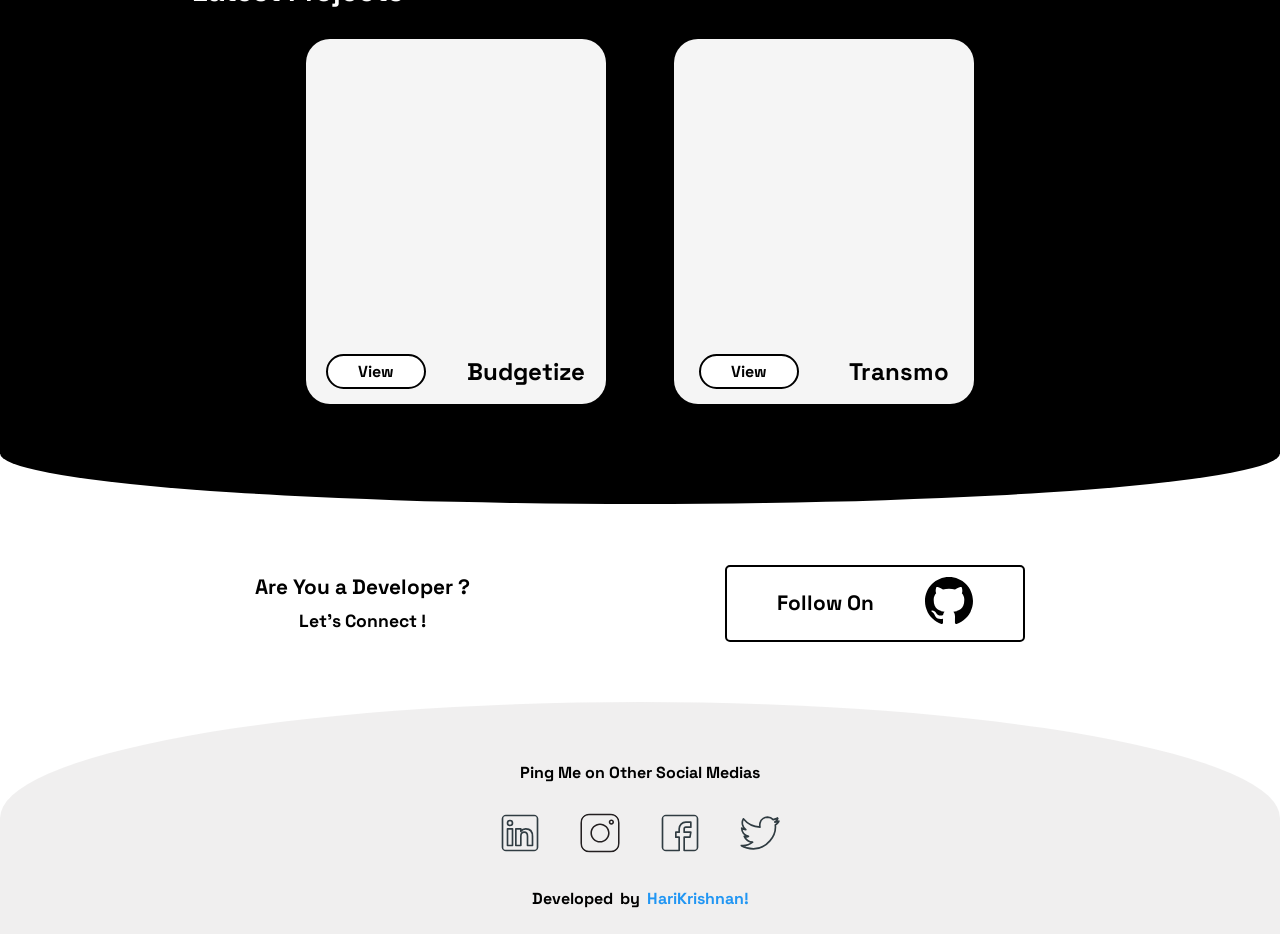
==== commit 19fbaf85: "fixed header btn" ====
--- a/index.html
+++ b/index.html
@@ -119,7 +119,7 @@
         <a href="#devMoot">
 
           <button class="headButton element noOpacity">
-            <div class="center">
+            <div class="center" style="flex-direction: row;">
               Let's Connect
               
               <svg xmlns="http://www.w3.org/2000/svg" width="24" height="24" viewBox="0 0 24 24" style="fill: rgba(255, 255, 255, 1);"><path d="M12 2C6.486 2 2 6.486 2 12s4.486 10 10 10 10-4.486 10-10S17.514 2 12 2zm0 15v-4H7v-2h5V7l5 5-5 5z"></path></svg>
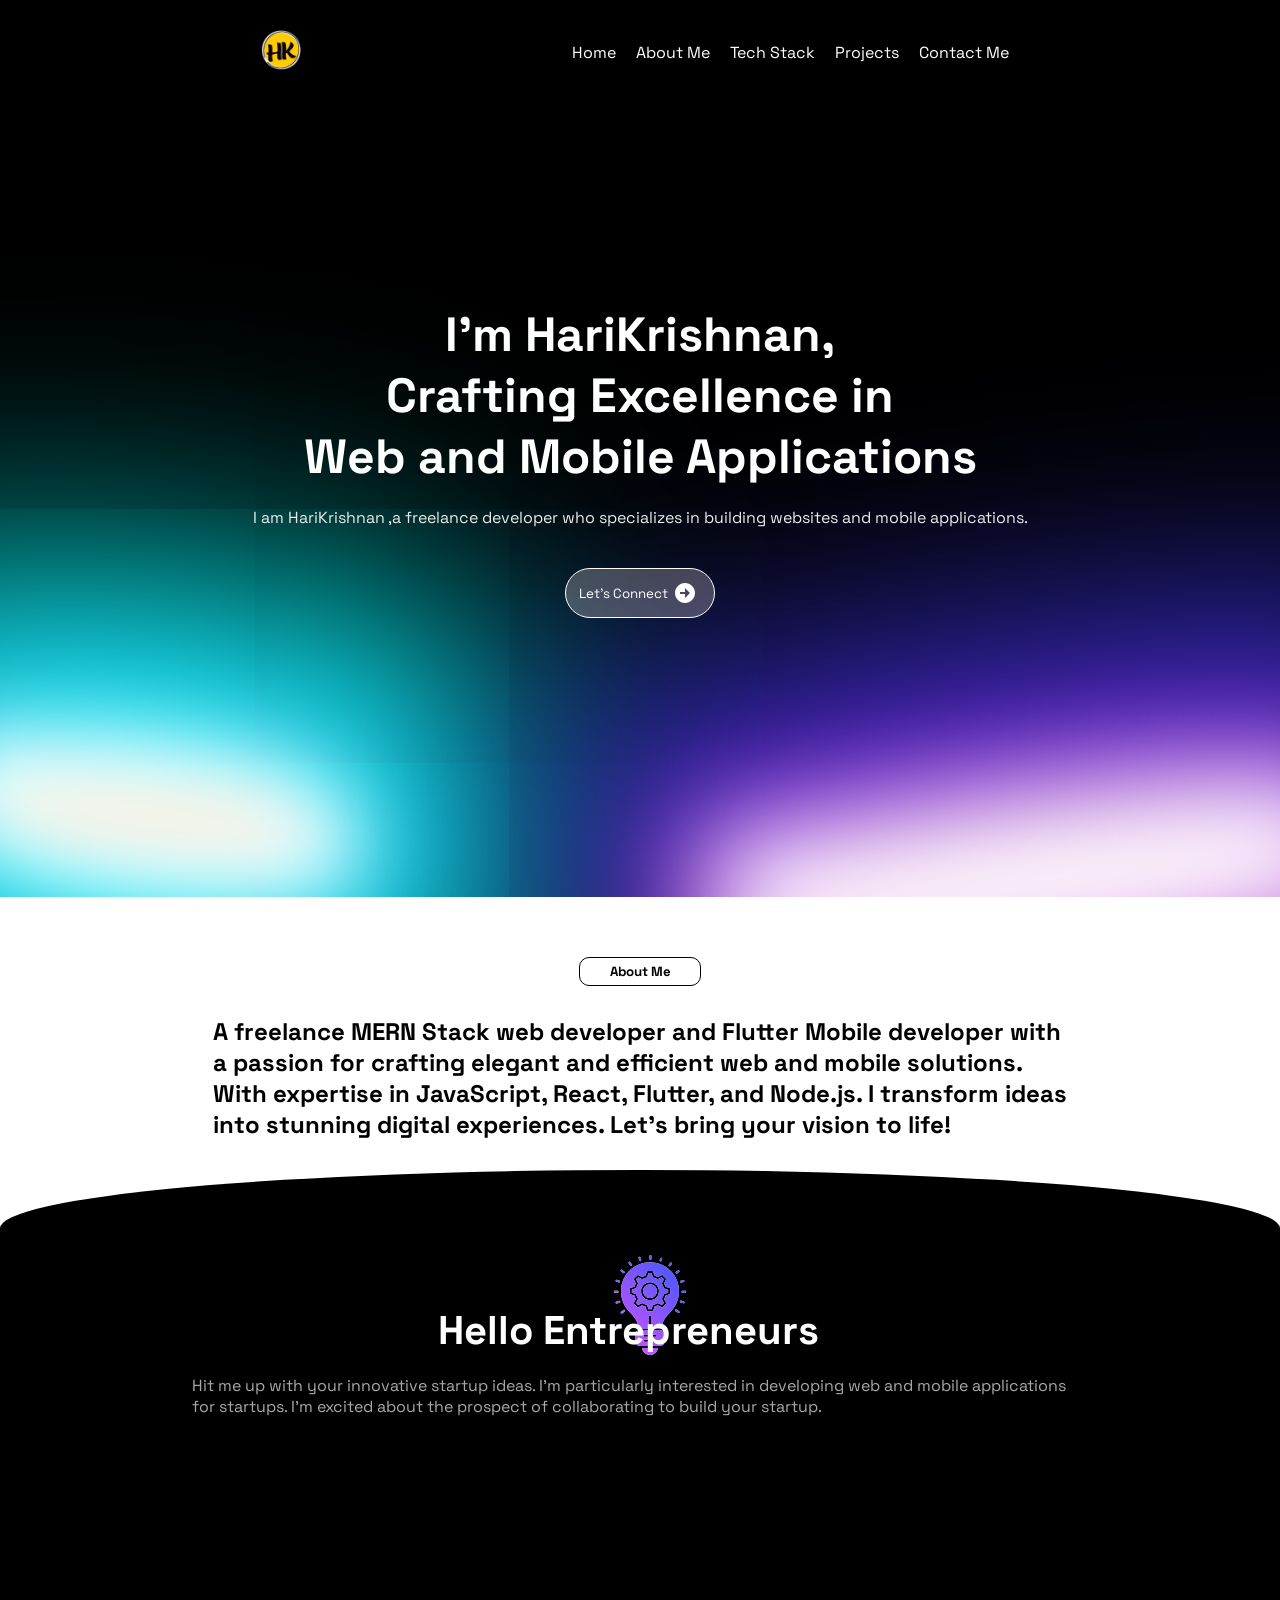
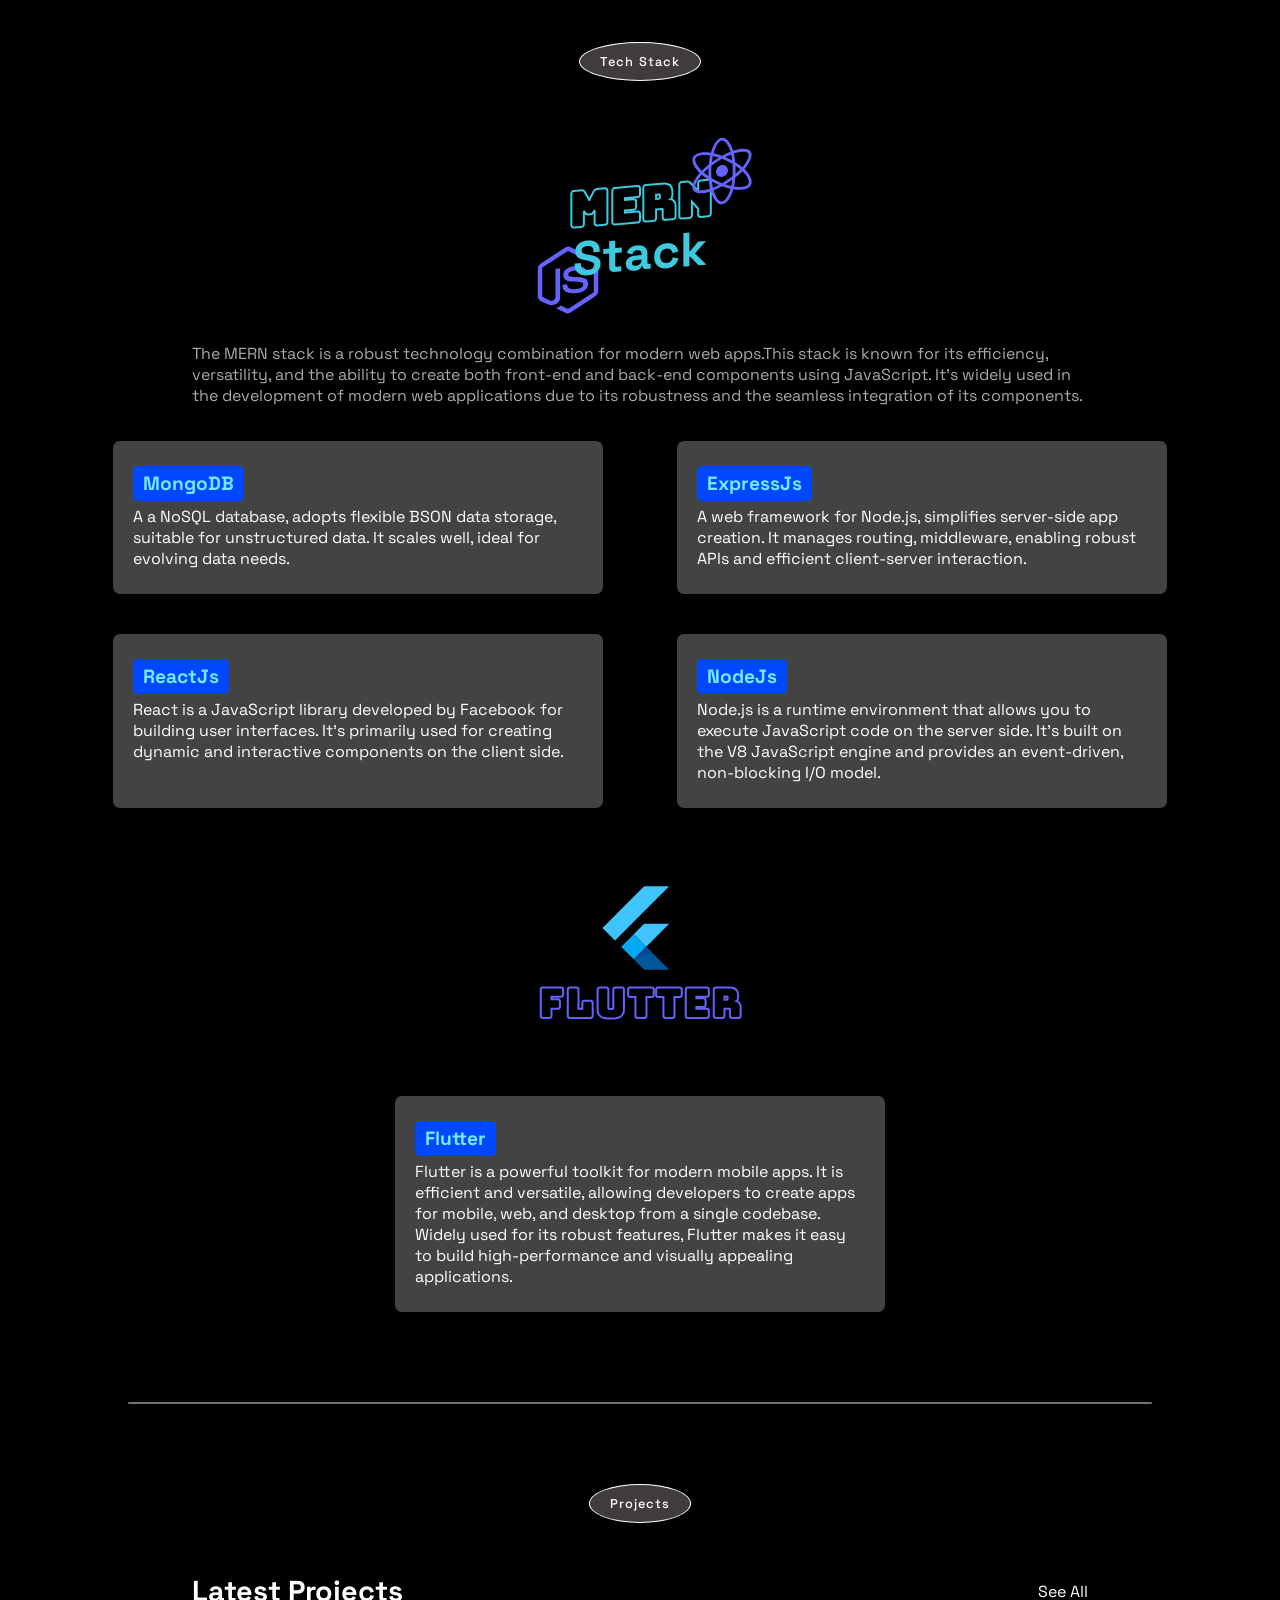
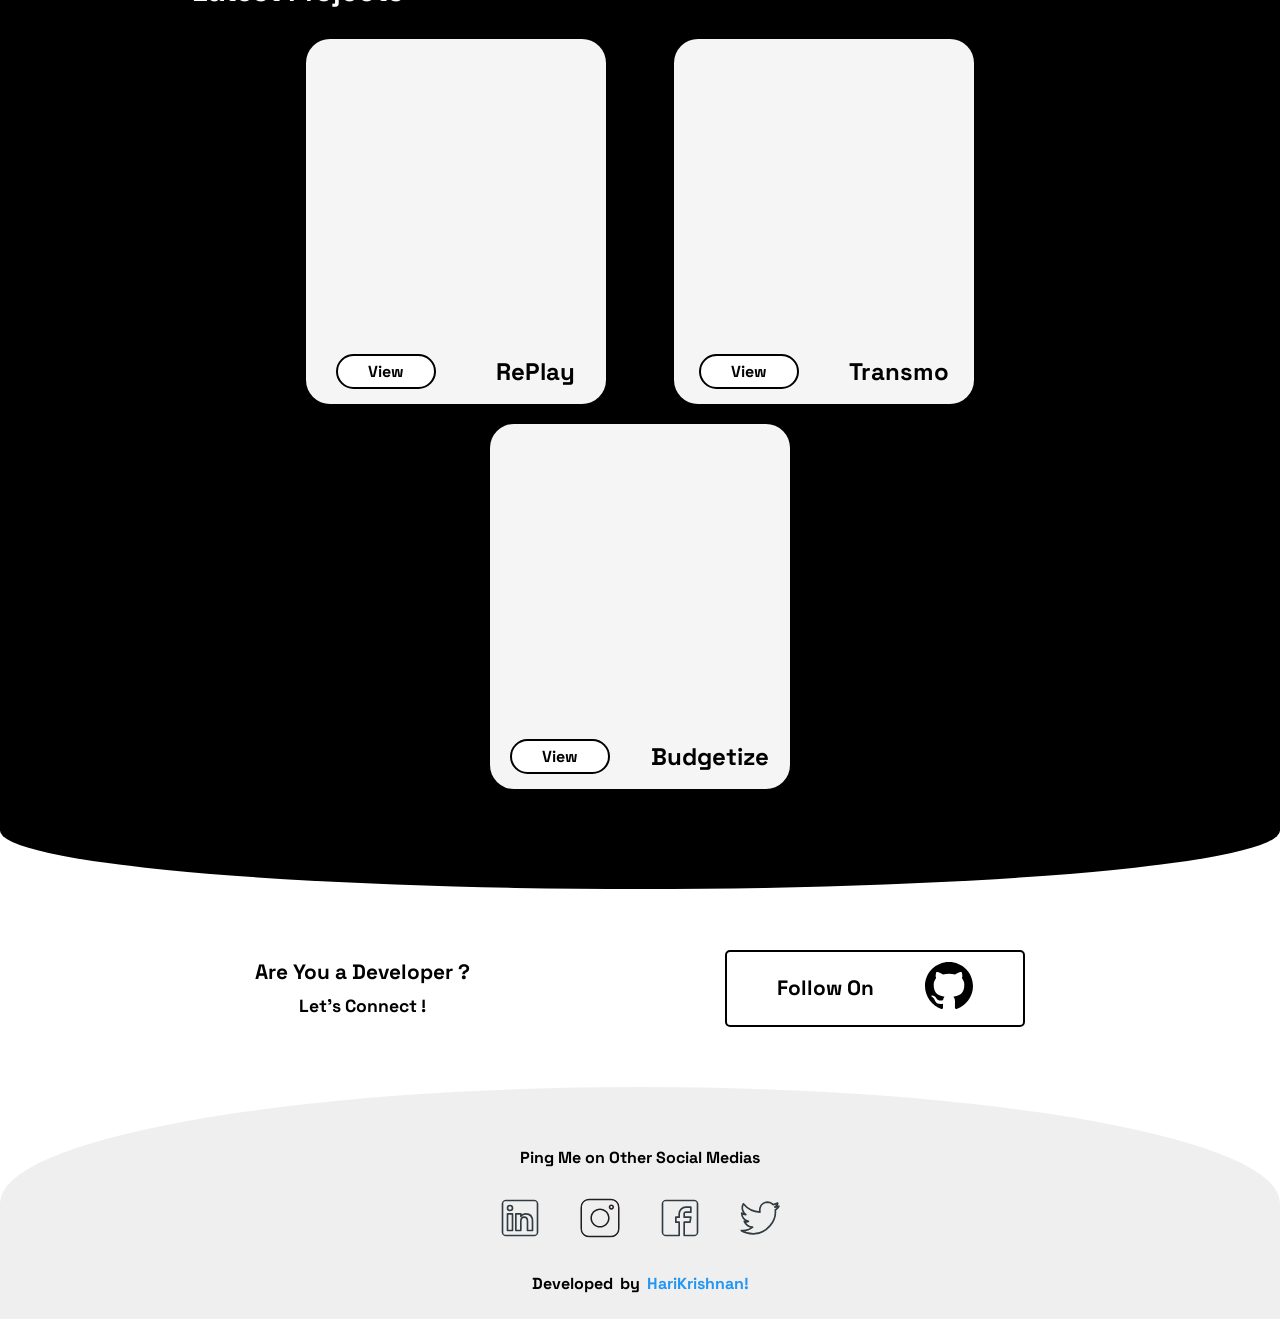
==== commit 65eb985c: "added RePlay in projects section" ====
--- a/index.html
+++ b/index.html
@@ -336,7 +336,32 @@
             <p>See All</p>
           </div>
          <div class="projects">
+        
+
+      
+
           <div class="container element">
+            <iframe src="https://www.linkedin.com/embed/feed/update/urn:li:ugcPost:7367958175481778177?compact=1" height="399" width="504" frameborder="0" allowfullscreen="" title="Embedded post"></iframe>
+            <!-- <iframe src="https://www.linkedin.com/embed/feed/update/urn:li:ugcPost:7195826016831901698?compact=1" height="399" width="710" frameborder="0" allowfullscreen="" title="Embedded post"></iframe> -->
+             <div class="btnContainer">
+             <a href="https://www.linkedin.com/posts/hariikrishnan-m_replay-replay-is-a-turf-booking-application-activity-7367958207513718785-h68r?utm_source=share&utm_medium=member_desktop&rcm=ACoAADv-dO0BR6uaA2cJdZpRH5L4RobUYhd_Aro">
+              <button>View</button>
+             </a>
+              <h4>RePlay</h4>
+            </div>
+           </div>
+
+          <div class="container element">
+           <iframe src="https://www.linkedin.com/embed/feed/update/urn:li:ugcPost:7195826016831901698?compact=1" height="399" width="504" frameborder="0" allowfullscreen="" title="Embedded post"></iframe>
+             <div class="btnContainer">
+             <a href="https://www.linkedin.com/posts/hari-krishnan-839103241_flutter-flutterapp-app-activity-7195826029725171713-lxT6?utm_source=share&utm_medium=member_desktop">
+              <button>View</button>
+             </a>
+              <h4>Transmo</h4>
+            </div>
+           </div>
+
+             <div class="container element">
             <iframe scrolling="no" src="https://budgetize-rho.vercel.app/" ></iframe>
 
             <div class="btnContainer">
@@ -347,7 +372,7 @@
             </div>
            </div>
 
-          <!-- <div class="container element">
+               <!-- <div class="container element">
             <iframe scrolling="no" src="https://hariiikrishnan.github.io/frndshp_calci/" ></iframe>
 
             <div class="btnContainer">
@@ -358,16 +383,6 @@
             </div>
            </div> -->
 
-
-          <div class="container element">
-            <iframe src="https://www.linkedin.com/embed/feed/update/urn:li:ugcPost:7195826016831901698?compact=1" height="399" width="710" frameborder="0" allowfullscreen="" title="Embedded post"></iframe>
-             <div class="btnContainer">
-             <a href="https://www.linkedin.com/posts/hari-krishnan-839103241_flutter-flutterapp-app-activity-7195826029725171713-lxT6?utm_source=share&utm_medium=member_desktop">
-              <button>View</button>
-             </a>
-              <h4>Transmo</h4>
-            </div>
-           </div>
           
            <!-- <div  class="container">
             <iframe scrolling="no" src="https://nb-memories.netlify.app/" class="iframe2"></iframe>
@@ -419,7 +434,7 @@
 
      <div class="iconsContainer">
 
-       <a href="https://www.linkedin.com/in/hari-krishnan-839103241">
+       <a href="https://www.linkedin.com/in/hariikrishnan-m/">
       <div class="smIcons">
           <svg xmlns="http://www.w3.org/2000/svg" viewBox="0 0 24 24" id="likedin"><g fill="none" stroke="#303c42" stroke-linecap="round" stroke-linejoin="round" data-name="<Group>"><circle cx="6" cy="6" r="1.5" data-name="<Path>"></circle><path d="M4.5 9.5h3v10h-3z" data-name="<Rectangle>"></path><path d="M15.5 9.5a3.6 3.6 0 0 0-3 1.5V9.5h-3v10h3V14c0-1.66.89-2.5 2-2.5s2 .84 2 2.5v5.5h3V14c0-2.73-1.5-4.5-4-4.5Z" data-name="<Path>"></path><rect width="21" height="21" x="1.5" y="1.5" data-name="<Rectangle>" rx="1.5" ry="1.5"></rect></g></svg>
           </div>
@@ -454,7 +469,7 @@
 
     </div>
 
-    <h4 style="word-spacing: 3px;">Developed by <a href="https://www.linkedin.com/in/hari-krishnan-839103241">HariKrishnan!</a></h4>
+    <h4 style="word-spacing: 3px;">Developed by <a href="https://www.linkedin.com/in/hariikrishnan-m/">HariKrishnan!</a></h4>
   </div>
   
 </div>
